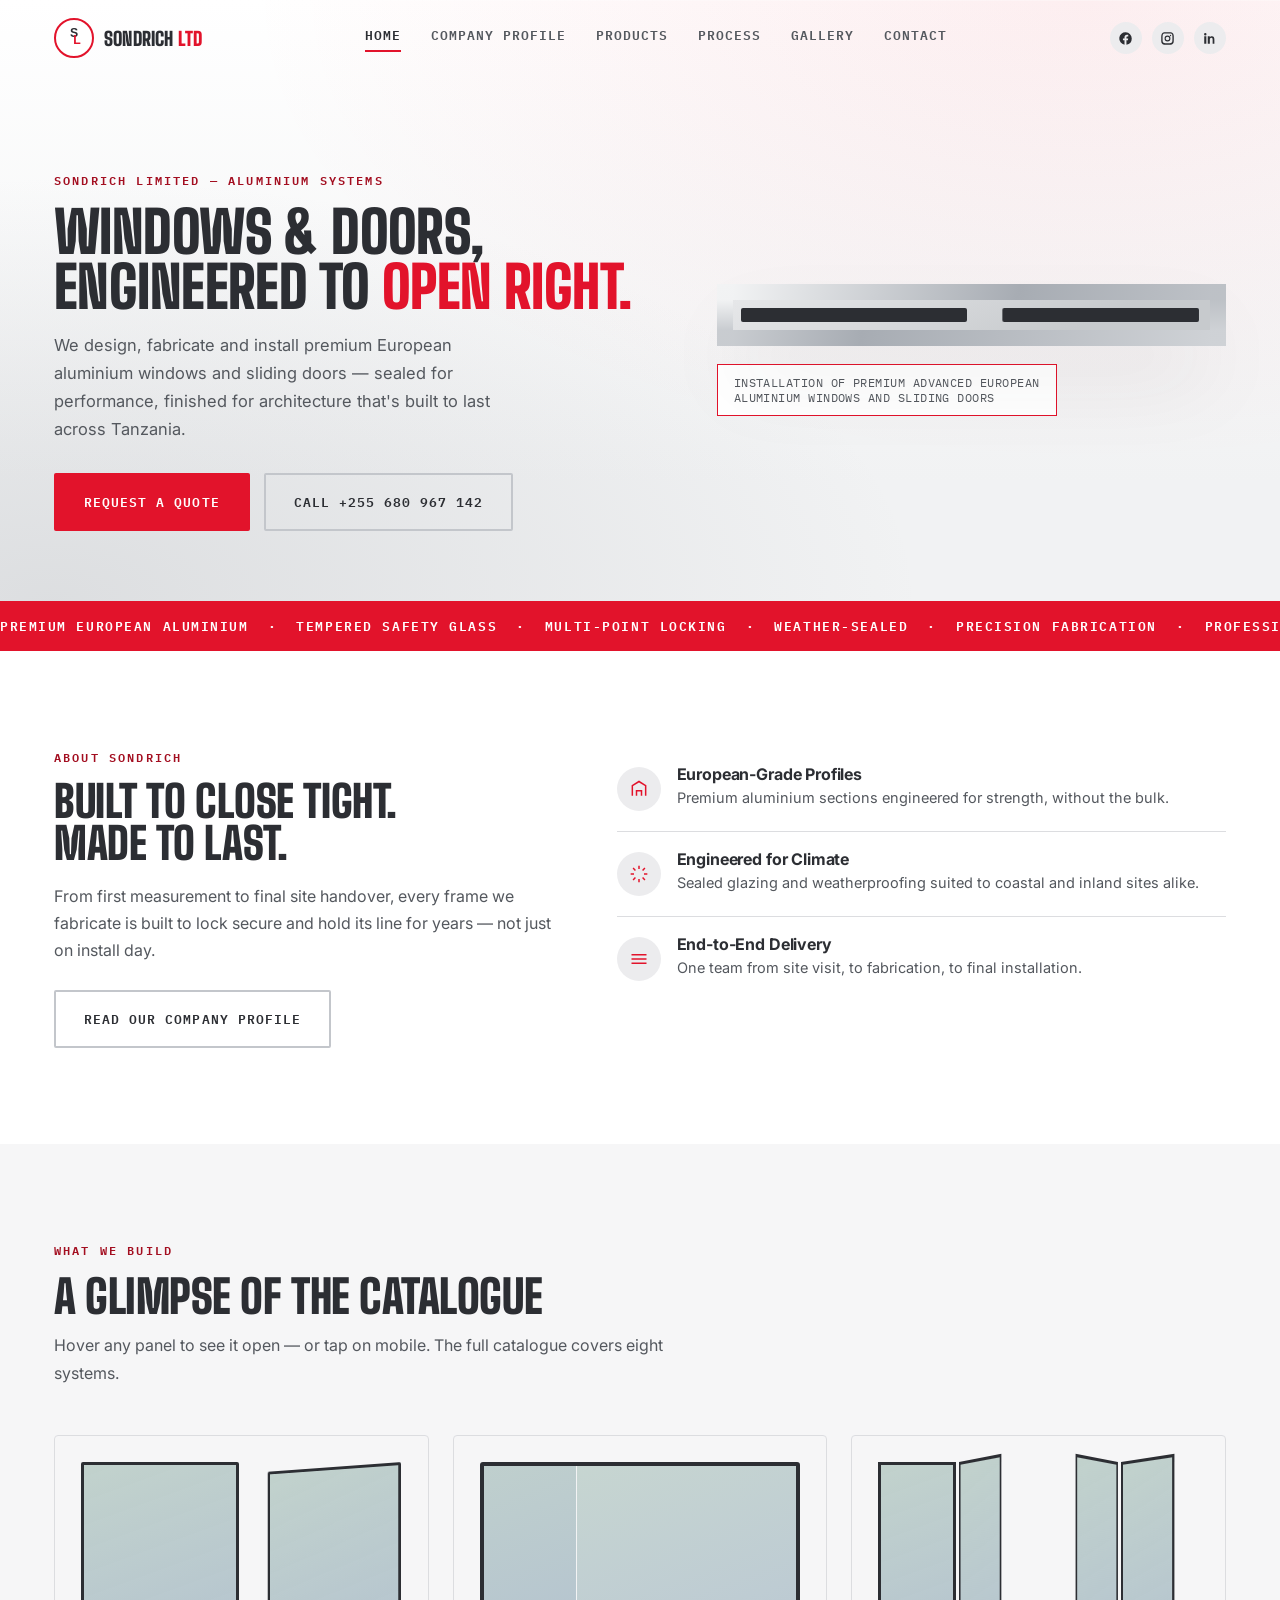
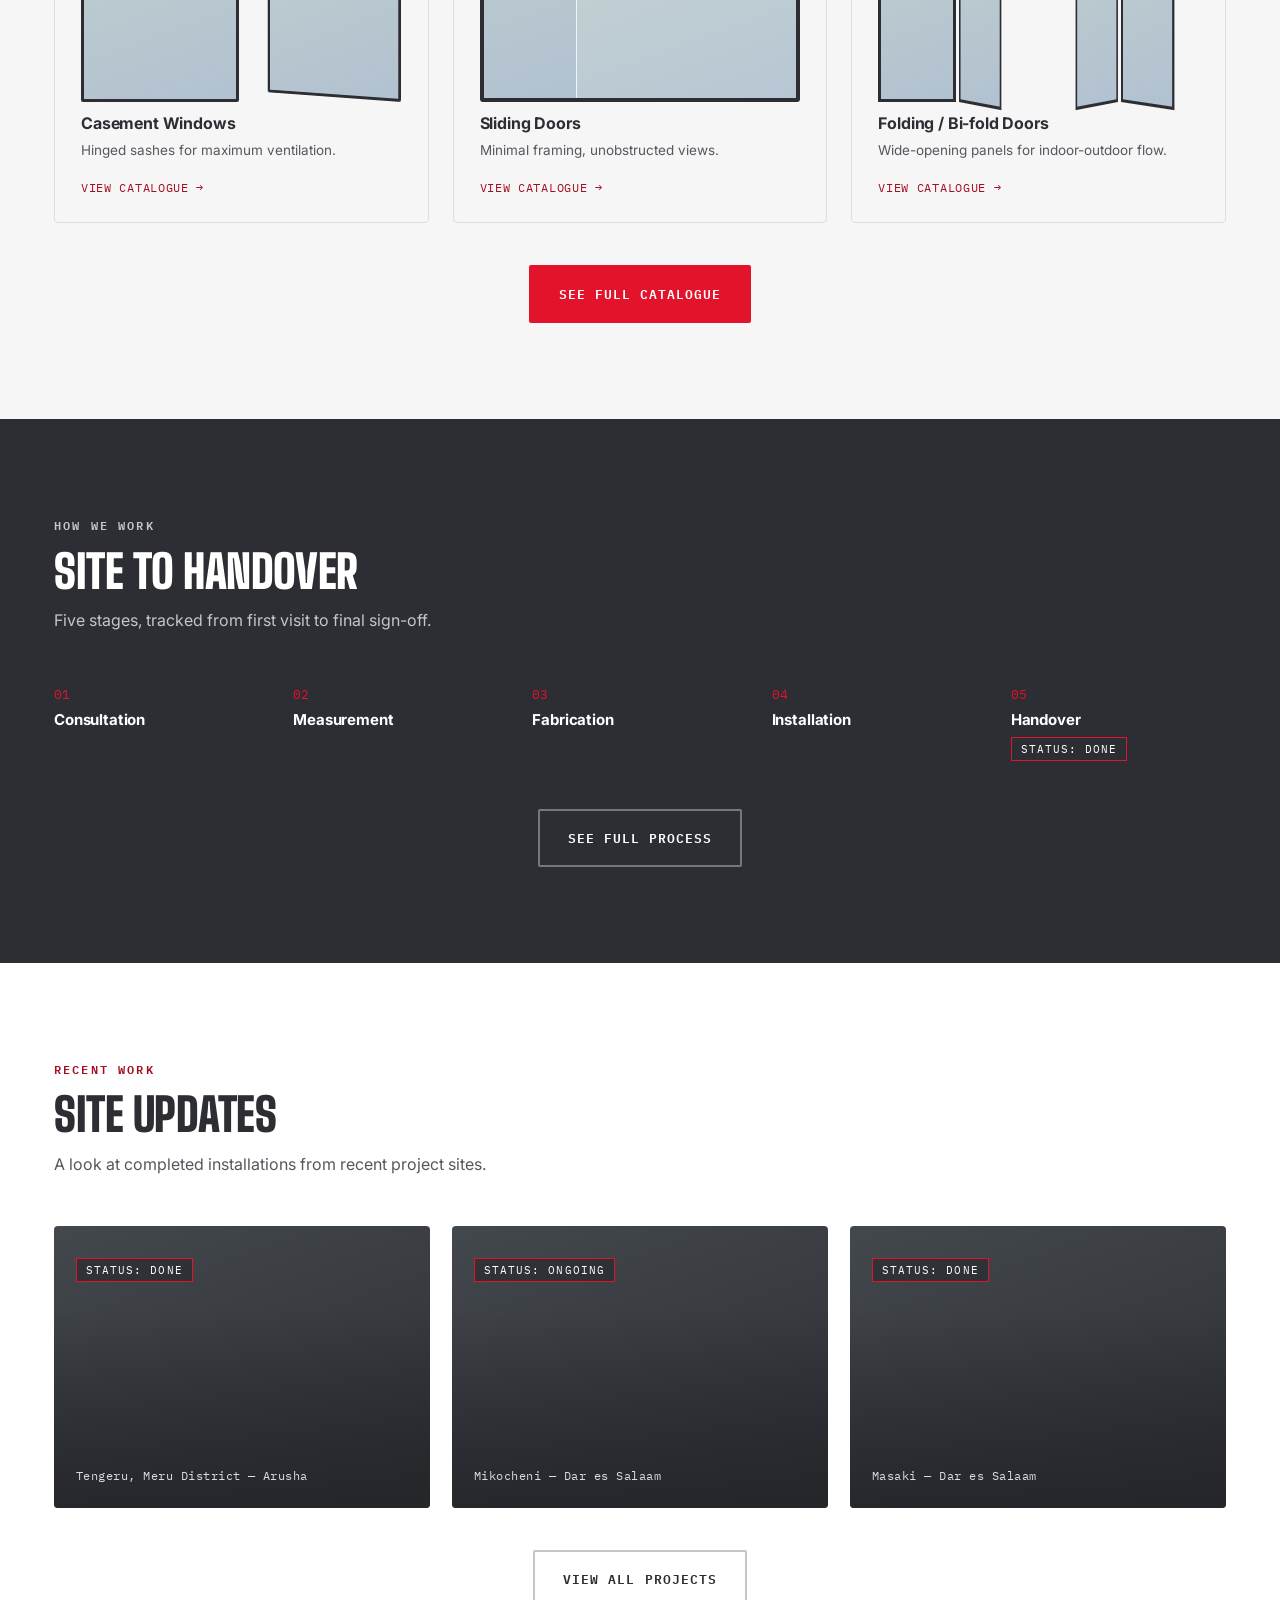
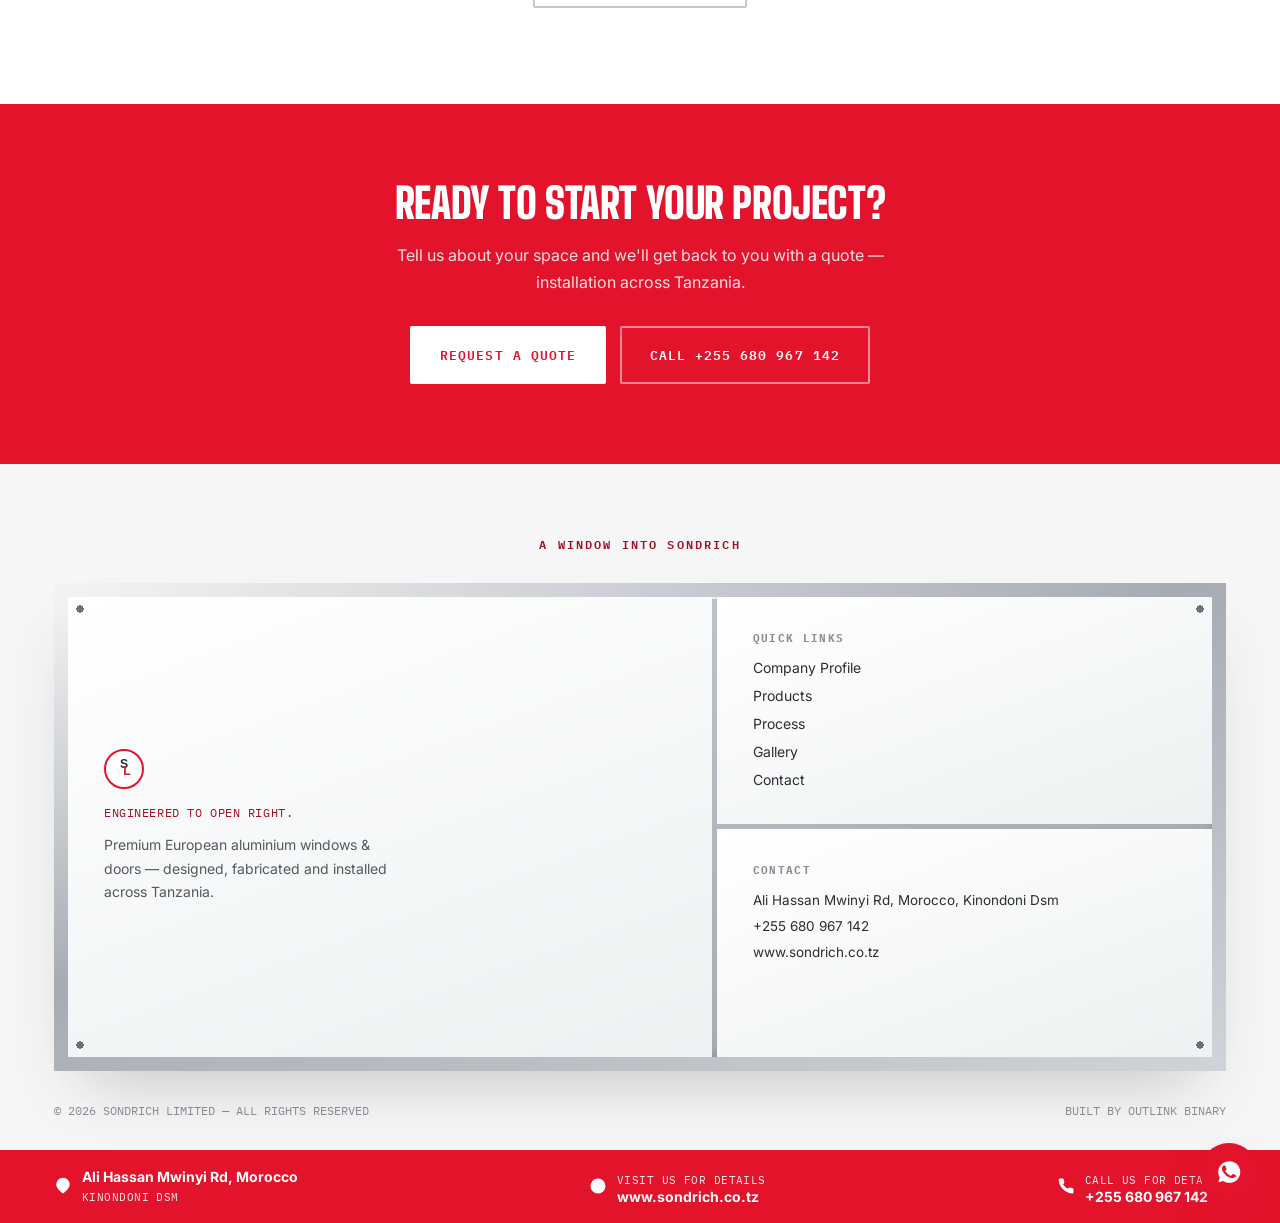
==== index.html @ 91968013 "Add files via upload" ====
<!--
  SONDRICH LIMITED — Home
  ====================== TO DO BEFORE GOING LIVE ======================
  1. Swap the "SL" logo badge (search: LOGO PLACEHOLDER) for the real logo file.
  2. [done] Real project photography added to Gallery cards (img/project-*.jpeg).
  3. Confirm phone/address/socials are correct (search: CONTACT DETAILS).
  =======================================================================
-->
<!DOCTYPE html>
<html lang="en">
<head>
<meta charset="UTF-8">
<meta name="viewport" content="width=device-width, initial-scale=1.0">
<title>Sondrich Limited — Premium European Aluminium Windows & Doors</title>
<meta name="description" content="Sondrich Limited designs, fabricates and installs premium European aluminium windows and sliding doors across Tanzania.">
<link rel="preconnect" href="https://fonts.googleapis.com">
<link rel="preconnect" href="https://fonts.gstatic.com" crossorigin>
<link href="https://fonts.googleapis.com/css2?family=Big+Shoulders+Display:wght@600;800;900&family=Inter:wght@400;500;600;700&family=IBM+Plex+Mono:wght@500;600&display=swap" rel="stylesheet">
<link rel="stylesheet" href="styles.css">
</head>
<body>

<header class="site-header" id="siteHeader">
  <div class="container">
    <a href="index.html" class="logo">
      <span class="logo-badge">
        <!-- LOGO PLACEHOLDER -->
        <svg viewBox="0 0 100 100"><text x="50" y="46" text-anchor="middle" font-family="Arial,sans-serif" font-weight="900" font-size="34" fill="#2c2e33">S</text><text x="58" y="68" text-anchor="middle" font-family="Arial,sans-serif" font-weight="900" font-size="34" fill="#e2132b">L</text></svg>
      </span>
      <span class="logo-word">SONDRICH <span>LTD</span></span>
    </a>
    <nav class="nav-links">
      <a href="index.html">Home</a>
      <a href="about.html">Company Profile</a>
      <a href="products.html">Products</a>
      <a href="process.html">Process</a>
      <a href="gallery.html">Gallery</a>
      <a href="contact.html">Contact</a>
    </nav>
    <div class="header-right">
      <div class="social-row">
        <a href="https://facebook.com" aria-label="Facebook" target="_blank" rel="noopener"><svg viewBox="0 0 24 24"><path d="M22 12a10 10 0 1 0-11.6 9.9v-7H7.9V12h2.5V9.8c0-2.5 1.5-3.9 3.8-3.9 1.1 0 2.2.2 2.2.2v2.5h-1.3c-1.2 0-1.6.8-1.6 1.6V12h2.8l-.4 2.9h-2.4v7A10 10 0 0 0 22 12Z"/></svg></a>
        <a href="https://instagram.com" aria-label="Instagram" target="_blank" rel="noopener"><svg viewBox="0 0 24 24"><path d="M12 2c2.7 0 3 0 4.1.06 1.1.05 1.8.22 2.5.47.7.27 1.2.6 1.8 1.16.6.6.9 1.1 1.16 1.8.25.7.42 1.4.47 2.5.06 1.1.06 1.4.06 4.1s0 3-.06 4.1c-.05 1.1-.22 1.8-.47 2.5-.27.7-.6 1.2-1.16 1.8-.6.6-1.1.9-1.8 1.16-.7.25-1.4.42-2.5.47-1.1.06-1.4.06-4.1.06s-3 0-4.1-.06c-1.1-.05-1.8-.22-2.5-.47a5 5 0 0 1-1.8-1.16 5 5 0 0 1-1.16-1.8c-.25-.7-.42-1.4-.47-2.5C2 15 2 14.7 2 12s0-3 .06-4.1c.05-1.1.22-1.8.47-2.5.27-.7.6-1.2 1.16-1.8.6-.6 1.1-.9 1.8-1.16.7-.25 1.4-.42 2.5-.47C9 2 9.3 2 12 2Zm0 1.8c-2.6 0-2.9 0-4 .06-.9.04-1.4.18-1.7.3-.45.17-.77.38-1.1.71-.33.33-.54.65-.71 1.1-.12.3-.26.8-.3 1.7-.06 1.1-.06 1.4-.06 4s0 2.9.06 4c.04.9.18 1.4.3 1.7.17.45.38.77.71 1.1.33.33.65.54 1.1.71.3.12.8.26 1.7.3 1.1.06 1.4.06 4 .06s2.9 0 4-.06c.9-.04 1.4-.18 1.7-.3.45-.17.77-.38 1.1-.71.33-.33.54-.65.71-1.1.12-.3.26-.8.3-1.7.06-1.1.06-1.4.06-4s0-2.9-.06-4c-.04-.9-.18-1.4-.3-1.7a2.9 2.9 0 0 0-.71-1.1 2.9 2.9 0 0 0-1.1-.71c-.3-.12-.8-.26-1.7-.3-1.1-.06-1.4-.06-4-.06Zm0 3.5a4.7 4.7 0 1 1 0 9.4 4.7 4.7 0 0 1 0-9.4Zm0 1.8a2.9 2.9 0 1 0 0 5.8 2.9 2.9 0 0 0 0-5.8Zm5.9-2a1.1 1.1 0 1 1-2.2 0 1.1 1.1 0 0 1 2.2 0Z"/></svg></a>
        <a href="https://linkedin.com" aria-label="LinkedIn" target="_blank" rel="noopener"><svg viewBox="0 0 24 24"><path d="M6.94 8.5H3.56V20.4h3.38V8.5ZM5.25 3.1a1.96 1.96 0 1 0 0 3.92 1.96 1.96 0 0 0 0-3.92ZM20.4 20.4h-3.37v-6.24c0-1.49-.03-3.4-2.07-3.4-2.08 0-2.4 1.62-2.4 3.3v6.34H9.2V8.5h3.24v1.63h.05c.45-.86 1.56-1.77 3.22-1.77 3.45 0 4.09 2.27 4.09 5.22v6.82Z"/></svg></a>
      </div>
      <button class="burger" id="burgerBtn" aria-label="Open menu"><span></span><span></span><span></span></button>
    </div>
  </div>
</header>

<div class="mobile-menu" id="mobileMenu">
  <a href="index.html">Home</a><a href="about.html">Company Profile</a><a href="products.html">Products</a>
  <a href="process.html">Process</a><a href="gallery.html">Gallery</a><a href="contact.html">Contact</a>
</div>

<!-- ================= HERO ================= -->
<section class="page-hero" id="heroSection" style="padding-top:170px;">
  <div class="container">
    <div>
      <p class="eyebrow">Sondrich Limited — Aluminium Systems</p>
      <h1>Windows &amp; doors,<br>engineered to <em>open right.</em></h1>
      <p class="lead">We design, fabricate and install premium European aluminium windows and sliding doors — sealed for performance, finished for architecture that's built to last across Tanzania.</p>
      <div style="display:flex;flex-wrap:wrap;gap:14px;margin-top:30px;">
        <a class="btn btn-primary" href="contact.html">Request a Quote</a>
        <a class="btn btn-ghost" href="tel:+255680967142">Call +255 680 967 142</a>
      </div>
    </div>
    <div>
      <div class="window-stage" id="windowStage">
        <div class="window-frame">
          <div class="sash left"></div>
          <div class="sash right"><span class="handle"></span></div>
        </div>
      </div>
      <div class="hero-caption">Installation of premium advanced European aluminium windows and sliding doors</div>
    </div>
  </div>
</section>

<div class="marquee">
  <div class="marquee-track">
    <span>PREMIUM EUROPEAN ALUMINIUM &nbsp;·&nbsp; TEMPERED SAFETY GLASS &nbsp;·&nbsp; MULTI-POINT LOCKING &nbsp;·&nbsp; WEATHER-SEALED &nbsp;·&nbsp; PRECISION FABRICATION &nbsp;·&nbsp; PROFESSIONAL INSTALLATION &nbsp;·&nbsp;</span>
    <span aria-hidden="true">PREMIUM EUROPEAN ALUMINIUM &nbsp;·&nbsp; TEMPERED SAFETY GLASS &nbsp;·&nbsp; MULTI-POINT LOCKING &nbsp;·&nbsp; WEATHER-SEALED &nbsp;·&nbsp; PRECISION FABRICATION &nbsp;·&nbsp; PROFESSIONAL INSTALLATION &nbsp;·&nbsp;</span>
  </div>
</div>

<!-- ================= ABOUT TEASER ================= -->
<section>
  <div class="container split-grid about-split">
    <div class="reveal slide-left">
      <p class="eyebrow">About Sondrich</p>
      <h2 style="font-size:clamp(30px,4vw,44px);text-transform:uppercase;margin:14px 0 18px;">Built to close tight.<br>Made to last.</h2>
      <p class="lead" style="margin-bottom:26px;">From first measurement to final site handover, every frame we fabricate is built to lock secure and hold its line for years — not just on install day.</p>
      <a class="btn btn-ghost" href="about.html">Read Our Company Profile</a>
    </div>
    <div class="value-grid reveal-stagger">
      <div class="value-card"><span class="value-icon"><svg viewBox="0 0 24 24"><path d="M4 20V8l8-5 8 5v12M9 20v-6h6v6"/></svg></span><div><h3>European-Grade Profiles</h3><p>Premium aluminium sections engineered for strength, without the bulk.</p></div></div>
      <div class="value-card"><span class="value-icon"><svg viewBox="0 0 24 24"><path d="M12 2v4M12 18v4M4.9 4.9l2.8 2.8M16.3 16.3l2.8 2.8M2 12h4M18 12h4M4.9 19.1l2.8-2.8M16.3 7.7l2.8-2.8"/></svg></span><div><h3>Engineered for Climate</h3><p>Sealed glazing and weatherproofing suited to coastal and inland sites alike.</p></div></div>
      <div class="value-card"><span class="value-icon"><svg viewBox="0 0 24 24"><path d="M3 7h18M3 12h18M3 17h18"/></svg></span><div><h3>End-to-End Delivery</h3><p>One team from site visit, to fabrication, to final installation.</p></div></div>
    </div>
  </div>
</section>

<!-- ================= PRODUCTS TEASER ================= -->
<section style="background:var(--grey-50);">
  <div class="container">
    <div class="section-head reveal">
      <p class="eyebrow">What We Build</p>
      <h2>A Glimpse of the Catalogue</h2>
      <p>Hover any panel to see it open — or tap on mobile. The full catalogue covers eight systems.</p>
    </div>
    <div class="teaser-grid reveal-stagger">
      <div class="teaser-card">
        <div class="glass-anim c-case"><div class="gpane l"></div><div class="gpane r"></div></div>
        <h3>Casement Windows</h3><p>Hinged sashes for maximum ventilation.</p>
        <a class="more" href="products.html">View Catalogue →</a>
      </div>
      <div class="teaser-card">
        <div class="glass-anim c-door"><div class="gpane a"></div><div class="gpane b"></div></div>
        <h3>Sliding Doors</h3><p>Minimal framing, unobstructed views.</p>
        <a class="more" href="products.html">View Catalogue →</a>
      </div>
      <div class="teaser-card">
        <div class="glass-anim c-fold"><div class="gpane"></div><div class="gpane"></div><div class="gpane"></div><div class="gpane"></div></div>
        <h3>Folding / Bi-fold Doors</h3><p>Wide-opening panels for indoor-outdoor flow.</p>
        <a class="more" href="products.html">View Catalogue →</a>
      </div>
    </div>
    <div style="text-align:center;margin-top:42px;">
      <a class="btn btn-primary" href="products.html">See Full Catalogue</a>
    </div>
  </div>
</section>

<!-- ================= PROCESS TEASER ================= -->
<section class="dark-section">
  <div class="container">
    <div class="section-head on-dark reveal">
      <p class="eyebrow">How We Work</p>
      <h2>Site to Handover</h2>
      <p>Five stages, tracked from first visit to final sign-off.</p>
    </div>
    <div class="reveal-stagger five-up-grid">
      <div><span style="font-family:var(--mono);color:var(--red);font-size:13px;">01</span><h3 style="font-family:var(--body);font-weight:700;font-size:15px;color:#fff;margin-top:10px;">Consultation</h3></div>
      <div><span style="font-family:var(--mono);color:var(--red);font-size:13px;">02</span><h3 style="font-family:var(--body);font-weight:700;font-size:15px;color:#fff;margin-top:10px;">Measurement</h3></div>
      <div><span style="font-family:var(--mono);color:var(--red);font-size:13px;">03</span><h3 style="font-family:var(--body);font-weight:700;font-size:15px;color:#fff;margin-top:10px;">Fabrication</h3></div>
      <div><span style="font-family:var(--mono);color:var(--red);font-size:13px;">04</span><h3 style="font-family:var(--body);font-weight:700;font-size:15px;color:#fff;margin-top:10px;">Installation</h3></div>
      <div><span style="font-family:var(--mono);color:var(--red);font-size:13px;">05</span><h3 style="font-family:var(--body);font-weight:700;font-size:15px;color:#fff;margin-top:10px;">Handover</h3><span class="status-tag on-dark">Status: Done</span></div>
    </div>
    <div style="text-align:center;margin-top:48px;"><a class="btn btn-ghost on-dark" href="process.html">See Full Process</a></div>
  </div>
</section>

<!-- ================= GALLERY TEASER ================= -->
<section>
  <div class="container">
    <div class="section-head reveal">
      <p class="eyebrow">Recent Work</p>
      <h2>Site Updates</h2>
      <p>A look at completed installations from recent project sites.</p>
    </div>
    <div class="gallery-grid reveal-stagger">
      <div class="gallery-card"><div class="glass-fx" style="background-image:url('img/project-tengeru.jpeg');background-size:cover;background-position:center;"></div><div class="overlay"><div class="gallery-top"><span class="status-tag">Status: Done</span></div><div><p class="gallery-loc">Tengeru, Meru District — Arusha</p></div></div></div>
      <div class="gallery-card"><div class="glass-fx" style="background-image:url('img/project-mikocheni.jpeg');background-size:cover;background-position:center;"></div><div class="overlay"><div class="gallery-top"><span class="status-tag">Status: Ongoing</span></div><div><p class="gallery-loc">Mikocheni — Dar es Salaam</p></div></div></div>
      <div class="gallery-card"><div class="glass-fx" style="background-image:url('img/project-masaki.jpeg');background-size:cover;background-position:center;"></div><div class="overlay"><div class="gallery-top"><span class="status-tag">Status: Done</span></div><div><p class="gallery-loc">Masaki — Dar es Salaam</p></div></div></div>
    </div>
    <div style="text-align:center;margin-top:42px;"><a class="btn btn-ghost" href="gallery.html">View All Projects</a></div>
  </div>
</section>

<!-- ================= CTA ================= -->
<section class="cta-banner">
  <div class="container">
    <h2>Ready to Start Your Project?</h2>
    <p>Tell us about your space and we'll get back to you with a quote — installation across Tanzania.</p>
    <div style="display:flex;gap:14px;justify-content:center;flex-wrap:wrap;">
      <a class="btn btn-primary" href="contact.html">Request a Quote</a>
      <a class="btn btn-ghost" href="tel:+255680967142">Call +255 680 967 142</a>
    </div>
  </div>
</section>

<!-- ================= FOOTER ================= -->
<footer class="site-footer">
  <p class="footer-eyebrow eyebrow">A Window Into Sondrich</p>
  <div class="footer-window">
    <div class="footer-window-frame reveal">
      <div class="footer-pane a">
        <span class="logo-badge"><svg viewBox="0 0 100 100"><text x="50" y="46" text-anchor="middle" font-family="Arial,sans-serif" font-weight="900" font-size="34" fill="#2c2e33">S</text><text x="58" y="68" text-anchor="middle" font-family="Arial,sans-serif" font-weight="900" font-size="34" fill="#e2132b">L</text></svg></span>
        <p class="tagline">Engineered to open right.</p>
        <p class="about-line">Premium European aluminium windows &amp; doors — designed, fabricated and installed across Tanzania.</p>
      </div>
      <div class="footer-pane b">
        <h4>Quick Links</h4>
        <div class="footer-links"><a href="about.html">Company Profile</a><a href="products.html">Products</a><a href="process.html">Process</a><a href="gallery.html">Gallery</a><a href="contact.html">Contact</a></div>
      </div>
      <div class="footer-pane c">
        <h4>Contact</h4>
        <div class="footer-contact"><span>Ali Hassan Mwinyi Rd, Morocco, Kinondoni Dsm</span><a href="tel:+255680967142">+255 680 967 142</a><a href="https://www.sondrich.co.tz" target="_blank" rel="noopener">www.sondrich.co.tz</a></div>
      </div>
    </div>
  </div>
  <div class="footer-meta"><span>© 2026 SONDRICH LIMITED — ALL RIGHTS RESERVED</span><span>BUILT BY OUTLINK BINARY</span></div>
  <div class="footer-sill">
    <div class="container" style="display:flex;flex-wrap:wrap;gap:24px;justify-content:space-between;align-items:center;width:100%;">
      <div class="fb-item"><svg viewBox="0 0 24 24"><path d="M21 10c0 6-9 12-9 12s-9-6-9-12a9 9 0 1 1 18 0Z"/></svg><div><strong>Ali Hassan Mwinyi Rd, Morocco</strong><span>Kinondoni Dsm</span></div></div>
      <div class="fb-item"><svg viewBox="0 0 24 24"><circle cx="12" cy="12" r="10"/></svg><div><span>Visit us for details</span><strong>www.sondrich.co.tz</strong></div></div>
      <div class="fb-item"><svg viewBox="0 0 24 24"><path d="M22 16.9v3a2 2 0 0 1-2.2 2 19.8 19.8 0 0 1-8.6-3 19.5 19.5 0 0 1-6-6 19.8 19.8 0 0 1-3-8.7A2 2 0 0 1 4.1 2h3a2 2 0 0 1 2 1.7c.1.9.3 1.8.6 2.7a2 2 0 0 1-.4 2.1L8.1 9.7a16 16 0 0 0 6 6l1.2-1.2a2 2 0 0 1 2.1-.4c.9.3 1.8.5 2.7.6a2 2 0 0 1 1.9 2.2Z"/></svg><div><span>Call us for details</span><strong>+255 680 967 142</strong></div></div>
    </div>
  </div>
</footer>

<a class="float-wa" href="https://wa.me/255680967142?text=Hello%20Sondrich%2C%20I%27d%20like%20a%20quote." target="_blank" rel="noopener" aria-label="Chat on WhatsApp">
  <svg viewBox="0 0 24 24"><path d="M12 2a10 10 0 0 0-8.6 15l-1.2 4.4 4.5-1.2A10 10 0 1 0 12 2Zm5.8 14.2c-.2.7-1.4 1.3-2 1.4-.5.1-1.2.2-3.7-.8-3.1-1.2-5.1-4.4-5.3-4.6-.1-.2-1.3-1.7-1.3-3.2s.8-2.3 1.1-2.6c.3-.3.6-.4.8-.4h.6c.2 0 .5-.1.7.5.3.7.9 2.3 1 2.5.1.2.1.4 0 .6-.1.2-.2.3-.3.5-.2.2-.3.4-.5.5-.2.2-.4.4-.2.7.2.3.9 1.5 2 2.4 1.3 1.2 2.4 1.6 2.8 1.7.3.1.5.1.7-.1.2-.2.8-.9 1-1.2.2-.3.4-.3.7-.2.3.1 1.9.9 2.2 1.1.3.1.5.2.6.3.1.2.1.9-.1 1.6Z"/></svg>
</a>
<button class="to-top" id="toTop" aria-label="Scroll to top"><svg viewBox="0 0 24 24"><path d="M12 19V5M5 12l7-7 7 7"/></svg></button>

<script src="script.js" defer></script>
</body>
</html>
---- styles.css ----
/* ============================================================
   SONDRICH LIMITED — shared stylesheet
   Tokens: white / grey / red (brand), graphite for dark sections
   ============================================================ */

:root{
  --white:#ffffff;
  --grey-50:#f6f6f7;
  --grey-100:#ececee;
  --grey-200:#dcdde0;
  --grey-300:#c3c6cb;
  --grey-500:#8a8f96;
  --grey-700:#54585e;
  --graphite:#2c2e33;
  --graphite-2:#222428;
  --red:#e2132b;
  --red-deep:#a30e20;
  --display:'Big Shoulders Display', sans-serif;
  --body:'Inter', sans-serif;
  --mono:'IBM Plex Mono', monospace;
  --ease:cubic-bezier(.16,1,.3,1);
}

*,*::before,*::after{ box-sizing:border-box; }
html{ scroll-behavior:smooth; scroll-padding-top:90px; }
body{
  margin:0; font-family:var(--body); color:var(--grey-700);
  background:var(--white); -webkit-font-smoothing:antialiased;
  opacity:0; animation:pageIn .5s var(--ease) forwards;
}
@keyframes pageIn{ from{ opacity:0; transform:translateY(8px);} to{ opacity:1; transform:translateY(0);} }
img{ max-width:100%; display:block; }
a{ color:inherit; text-decoration:none; }
ul{ list-style:none; margin:0; padding:0; }
h1,h2,h3,h4{ font-family:var(--display); font-weight:900; margin:0; line-height:0.95; letter-spacing:-0.01em; color:var(--graphite); }
.eyebrow{ font-family:var(--mono); font-size:12px; font-weight:600; letter-spacing:0.18em; text-transform:uppercase; color:var(--red-deep); }
p{ line-height:1.7; color:var(--grey-700); margin:0; }
.container{ max-width:1220px; margin:0 auto; padding:0 24px; }
section{ padding:96px 0; }
@media (max-width:720px){ section{ padding:60px 0; } }
:focus-visible{ outline:3px solid var(--red); outline-offset:3px; }

.btn{
  display:inline-flex; align-items:center; gap:8px; font-family:var(--mono); font-weight:600; font-size:13px;
  letter-spacing:0.08em; text-transform:uppercase; padding:16px 28px; border-radius:2px; border:2px solid transparent;
  cursor:pointer; transition:transform .25s var(--ease), background .25s, border-color .25s, color .25s;
}
.btn:hover{ transform:translateY(-2px); }
.btn-primary{ background:var(--red); color:var(--white); }
.btn-primary:hover{ background:var(--red-deep); }
.btn-ghost{ background:transparent; color:var(--graphite); border-color:var(--grey-300); }
.btn-ghost:hover{ border-color:var(--graphite); }
.btn-ghost.on-dark{ color:var(--white); border-color:rgba(255,255,255,0.35); }
.btn-ghost.on-dark:hover{ border-color:var(--white); }
.btn-sm{ padding:11px 20px; font-size:11.5px; }

/* ---------- LOGO ---------- */
.logo{ display:flex; align-items:center; gap:10px; }
.logo-badge{ width:40px; height:40px; border-radius:50%; border:2px solid var(--red); background:var(--white); position:relative; flex:none; }
.logo-badge svg{ position:absolute; inset:0; width:100%; height:100%; }
.logo-word{ font-family:var(--display); font-weight:900; font-size:19px; letter-spacing:0.01em; color:var(--graphite); white-space:nowrap; }
.logo-word span{ color:var(--red); }

/* ---------- HEADER / NAV ---------- */
.site-header{ position:fixed; inset:0 0 auto 0; z-index:100; padding:18px 0; transition:background .3s var(--ease), padding .3s var(--ease), box-shadow .3s; }
.site-header.scrolled{ background:rgba(255,255,255,0.95); backdrop-filter:blur(8px); padding:12px 0; box-shadow:0 8px 24px rgba(44,46,51,0.08); }
.site-header .container{ display:flex; align-items:center; justify-content:space-between; gap:24px; }
.nav-links{ display:flex; gap:30px; }
.nav-links a{
  font-family:var(--mono); font-size:12.5px; font-weight:600; letter-spacing:0.08em; text-transform:uppercase;
  color:var(--grey-700); padding-bottom:4px; border-bottom:2px solid transparent; transition:border-color .25s, color .25s;
}
.nav-links a:hover, .nav-links a.active{ color:var(--graphite); border-color:var(--red); }
.header-right{ display:flex; align-items:center; gap:18px; }
.social-row{ display:flex; gap:10px; }
.social-row a{ width:32px; height:32px; border-radius:50%; background:var(--grey-100); display:flex; align-items:center; justify-content:center; transition:background .25s, transform .25s; }
.social-row a:hover{ background:var(--red); transform:translateY(-2px); }
.social-row svg{ width:15px; height:15px; fill:var(--graphite); transition:fill .25s; }
.social-row a:hover svg{ fill:var(--white); }
.burger{ display:none; width:38px; height:38px; border:none; background:transparent; cursor:pointer; }
.burger span{ display:block; width:22px; height:2px; background:var(--graphite); margin:5px auto; transition:transform .25s, opacity .25s; }
.mobile-menu{ position:fixed; inset:0; background:var(--white); z-index:99; display:flex; flex-direction:column; align-items:center; justify-content:center; gap:26px; transform:translateY(-100%); transition:transform .4s var(--ease); }
.mobile-menu.open{ transform:translateY(0); }
.mobile-menu a{ font-family:var(--display); font-weight:800; font-size:30px; color:var(--graphite); }
.mobile-menu a:hover, .mobile-menu a.active{ color:var(--red); }
@media (max-width:920px){ .nav-links{ display:none; } .header-right .social-row{ display:none; } .burger{ display:block; } }

/* ---------- FLOATING WHATSAPP BUTTON ---------- */
.float-wa{
  position:fixed; right:22px; bottom:22px; z-index:90; width:58px; height:58px; border-radius:50%;
  background:var(--red); display:flex; align-items:center; justify-content:center; box-shadow:0 14px 30px -8px rgba(226,19,43,0.55);
  transition:transform .25s var(--ease); animation:waPulse 2.6s ease-in-out infinite;
}
.float-wa:hover{ transform:scale(1.08); }
.float-wa svg{ width:26px; height:26px; fill:var(--white); }
@keyframes waPulse{ 0%,100%{ box-shadow:0 14px 30px -8px rgba(226,19,43,0.55);} 50%{ box-shadow:0 14px 36px -4px rgba(226,19,43,0.8);} }

/* ---------- PAGE HERO BANNER (inner pages) ---------- */
.page-hero{
  position:relative; padding:168px 0 70px; overflow:hidden;
  background:
    radial-gradient(ellipse at 85% 0%, rgba(226,19,43,0.07), transparent 55%),
    radial-gradient(ellipse at 4% 100%, rgba(138,143,150,0.2), transparent 50%),
    linear-gradient(180deg,#ffffff,#f1f2f3 80%);
}
.page-hero .container{ display:grid; grid-template-columns:1.1fr 0.9fr; gap:40px; align-items:center; }
.page-hero h1{ font-size:clamp(36px,5.4vw,58px); text-transform:uppercase; margin:14px 0 16px; }
.page-hero h1 em{ font-style:normal; color:var(--red); }
.page-hero p.lead{ font-size:16.5px; max-width:480px; }
.crumb{ font-family:var(--mono); font-size:11.5px; letter-spacing:0.06em; color:var(--grey-500); margin-top:18px; text-transform:uppercase; }
.crumb a:hover{ color:var(--red); }
@media (max-width:880px){ .page-hero .container{ grid-template-columns:1fr; } .page-hero{ padding-top:128px; } }

/* ---------- REVEAL UTILITIES ---------- */
.reveal{ opacity:0; transform:translateY(28px); transition:opacity .8s var(--ease), transform .8s var(--ease); }
.reveal.in{ opacity:1; transform:translateY(0); }
.reveal-stagger > *{ opacity:0; transform:translateY(24px); transition:opacity .7s var(--ease), transform .7s var(--ease); }
.reveal-stagger.in > *{ opacity:1; transform:translateY(0); }
.reveal-stagger.in > *:nth-child(1){ transition-delay:.04s; } .reveal-stagger.in > *:nth-child(2){ transition-delay:.1s; }
.reveal-stagger.in > *:nth-child(3){ transition-delay:.16s; } .reveal-stagger.in > *:nth-child(4){ transition-delay:.22s; }
.reveal-stagger.in > *:nth-child(5){ transition-delay:.28s; } .reveal-stagger.in > *:nth-child(6){ transition-delay:.34s; }
.reveal-stagger.in > *:nth-child(7){ transition-delay:.4s; } .reveal-stagger.in > *:nth-child(8){ transition-delay:.46s; }
.slide-left{ transform:translateX(-40px); } .slide-left.in{ transform:translateX(0); }
.slide-right{ transform:translateX(40px); } .slide-right.in{ transform:translateX(0); }

/* ---------- MARQUEE ---------- */
.marquee{ background:var(--red); overflow:hidden; padding:14px 0; }
.marquee-track{ display:flex; gap:48px; white-space:nowrap; animation:scrollLeft 26s linear infinite; }
.marquee-track span{ font-family:var(--mono); font-weight:600; font-size:13px; letter-spacing:0.12em; text-transform:uppercase; color:var(--white); }
@keyframes scrollLeft{ from{ transform:translateX(0);} to{ transform:translateX(-50%);} }

/* ============================================================
   BIG HOVER-TOGGLE GLASS ANIMATION SYSTEM
   Opens on :hover (desktop), toggles on .is-active (tap, JS),
   and gives a one-time "demo-open" pulse on first scroll-into-view.
   ============================================================ */
.glass-anim{ position:relative; width:100%; aspect-ratio:4/3; perspective:1000px; }
.glass-anim .gpane{ background:linear-gradient(160deg, rgba(150,180,170,0.55), rgba(110,140,170,0.5)); border:3px solid var(--graphite); position:relative; }

.glass-anim.c-slide{ overflow:hidden; border:4px solid var(--graphite); border-radius:3px; }
.glass-anim.c-slide .gpane{ position:absolute; inset:0; width:62%; border:none; transition:transform .6s var(--ease); }
.glass-anim.c-slide .gpane.b{ left:38%; opacity:.85; }
.glass-anim.c-slide:hover .gpane.a, .glass-anim.c-slide.demo-open .gpane.a, .glass-anim.c-slide.is-active .gpane.a{ transform:translateX(-46%); }

.glass-anim.c-case{ display:flex; gap:4px; }
.glass-anim.c-case .gpane{ width:50%; border-radius:2px; }
.glass-anim.c-case .gpane.r{ transform-origin:right center; transition:transform .6s var(--ease); }
.glass-anim.c-case:hover .gpane.r, .glass-anim.c-case.demo-open .gpane.r, .glass-anim.c-case.is-active .gpane.r{ transform:rotateY(-34deg); }

.glass-anim.c-tilt .gpane{ width:100%; height:100%; transform-origin:bottom center; transition:transform .6s var(--ease); border-radius:2px; }
.glass-anim.c-tilt:hover .gpane, .glass-anim.c-tilt.demo-open .gpane, .glass-anim.c-tilt.is-active .gpane{ transform:rotateX(22deg) translateY(-6px); }

.glass-anim.c-awning .gpane{ width:100%; height:100%; transform-origin:top center; transition:transform .6s var(--ease); border-radius:2px; }
.glass-anim.c-awning:hover .gpane, .glass-anim.c-awning.demo-open .gpane, .glass-anim.c-awning.is-active .gpane{ transform:rotateX(-20deg) translateY(6px); }

.glass-anim.c-door{ overflow:hidden; border:4px solid var(--graphite); border-radius:3px; }
.glass-anim.c-door .gpane{ position:absolute; inset:0; width:70%; border:none; transition:transform .65s var(--ease); }
.glass-anim.c-door .gpane.b{ left:30%; opacity:.9; }
.glass-anim.c-door:hover .gpane.a, .glass-anim.c-door.demo-open .gpane.a, .glass-anim.c-door.is-active .gpane.a{ transform:translateX(-58%); }

.glass-anim.c-fold{ display:flex; gap:3px; }
.glass-anim.c-fold .gpane{ width:25%; height:100%; transition:transform .55s var(--ease); }
.glass-anim.c-fold .gpane:nth-child(2){ transform-origin:left center; }
.glass-anim.c-fold .gpane:nth-child(3){ transform-origin:right center; }
.glass-anim.c-fold .gpane:nth-child(4){ transform-origin:left center; }
.glass-anim.c-fold:hover .gpane:nth-child(2), .glass-anim.c-fold.demo-open .gpane:nth-child(2), .glass-anim.c-fold.is-active .gpane:nth-child(2){ transform:rotateY(-55deg); }
.glass-anim.c-fold:hover .gpane:nth-child(3), .glass-anim.c-fold.demo-open .gpane:nth-child(3), .glass-anim.c-fold.is-active .gpane:nth-child(3){ transform:rotateY(55deg); }
.glass-anim.c-fold:hover .gpane:nth-child(4), .glass-anim.c-fold.demo-open .gpane:nth-child(4), .glass-anim.c-fold.is-active .gpane:nth-child(4){ transform:rotateY(-55deg); }

.glass-anim.c-french{ display:flex; gap:4px; }
.glass-anim.c-french .gpane{ width:50%; transition:transform .6s var(--ease); border-radius:2px; }
.glass-anim.c-french .gpane.l{ transform-origin:left center; }
.glass-anim.c-french .gpane.r{ transform-origin:right center; }
.glass-anim.c-french:hover .gpane.l, .glass-anim.c-french.demo-open .gpane.l, .glass-anim.c-french.is-active .gpane.l{ transform:rotateY(30deg); }
.glass-anim.c-french:hover .gpane.r, .glass-anim.c-french.demo-open .gpane.r, .glass-anim.c-french.is-active .gpane.r{ transform:rotateY(-30deg); }

.glass-anim.c-fixed{ display:grid; grid-template-columns:repeat(3,1fr); grid-template-rows:repeat(2,1fr); gap:3px; border:4px solid var(--graphite); border-radius:3px; position:relative; overflow:hidden; }
.glass-anim.c-fixed .gpane{ border:none; }
.glass-anim.c-fixed::after{ content:""; position:absolute; inset:0; pointer-events:none; background:linear-gradient(115deg, transparent 35%, rgba(255,255,255,0.65) 48%, transparent 62%); transform:translateX(-130%); }
.glass-anim.c-fixed:hover::after, .glass-anim.c-fixed.demo-open::after, .glass-anim.c-fixed.is-active::after{ animation:sheen 1.3s var(--ease) 1; }
@keyframes sheen{ 0%{ transform:translateX(-130%);} 100%{ transform:translateX(130%);} }

/* big framed wrapper used on Products page — adds chunky aluminium-profile border + corner rivets */
.frame-wrap{ position:relative; padding:18px; }
.frame-wrap::before{
  content:""; position:absolute; inset:0; border-radius:8px; pointer-events:none;
  background:linear-gradient(155deg,#eef0f1,#c7cacd 60%);
  box-shadow:
    inset 0 2px 0 rgba(255,255,255,0.8),
    inset 0 -3px 6px rgba(44,46,51,0.18),
    0 26px 50px -22px rgba(44,46,51,0.3);
}
.frame-wrap::after{
  content:""; position:absolute; inset:9px; border-radius:5px; pointer-events:none;
  background:
    radial-gradient(circle 4px at 16px 16px, #6b7077 92%, transparent 94%),
    radial-gradient(circle 4px at calc(100% - 16px) 16px, #6b7077 92%, transparent 94%),
    radial-gradient(circle 4px at 16px calc(100% - 16px), #6b7077 92%, transparent 94%),
    radial-gradient(circle 4px at calc(100% - 16px) calc(100% - 16px), #6b7077 92%, transparent 94%);
}
.frame-wrap > .glass-anim{ position:relative; z-index:1; }
.frame-shadow{ height:22px; max-width:80%; margin:14px auto 0; border-radius:50%; background:radial-gradient(ellipse, rgba(44,46,51,0.18), transparent 70%); }

/* ---------- 3D STAGE (home hero) ---------- */
.window-stage{ perspective:1400px; transition:transform .35s var(--ease); transform-style:preserve-3d; }
.window-stage.idle-float{ animation:idleFloat 7s ease-in-out infinite; }
@keyframes idleFloat{ 0%,100%{ transform:translateY(0) rotateZ(0deg);} 50%{ transform:translateY(-7px) rotateZ(.5deg);} }
.window-frame{
  position:relative; border-radius:6px; background:linear-gradient(155deg,#e6e7e9,#c7cacd 75%);
  border:16px solid; border-image:linear-gradient(160deg,#f2f3f4,#a7acb3 45%,#cfd2d6) 1;
  box-shadow:0 40px 80px -26px rgba(44,46,51,0.34); display:grid; grid-template-columns:1fr 1fr; gap:8px; padding:8px; overflow:hidden;
}
.window-frame::after{
  content:""; position:absolute; inset:0; pointer-events:none; z-index:3;
  background:linear-gradient(115deg, transparent 32%, rgba(255,255,255,0.55) 46%, transparent 60%);
  transform:translateX(-130%); animation:heroSheen 7s ease-in-out infinite;
}
@keyframes heroSheen{ 0%,55%,100%{ transform:translateX(-130%);} 78%{ transform:translateX(130%);} }
.window-frame .sash{ position:relative; overflow:hidden; border:7px solid var(--graphite); border-radius:2px;
  background:linear-gradient(120deg, rgba(255,255,255,0.22), transparent 35%), radial-gradient(circle at 30% 20%, rgba(140,170,150,0.55), transparent 55%),
  radial-gradient(circle at 70% 80%, rgba(80,110,150,0.5), transparent 60%), linear-gradient(180deg,#5b7065,#3c4b46); }
.window-frame .sash::before{ content:""; position:absolute; left:50%; top:0; bottom:0; width:3px; background:rgba(44,46,51,0.55); transform:translateX(-50%); }
.window-frame .sash::after{ content:""; position:absolute; top:50%; left:0; right:0; height:3px; background:rgba(44,46,51,0.55); transform:translateY(-50%); }
.window-frame .sash.right{ transform-origin:right center; transition:transform 1.5s var(--ease); will-change:transform; }
.window-stage.is-open .sash.right{ transform:rotateY(-30deg) translateZ(6px); }
.handle{ position:absolute; left:10px; top:50%; width:7px; height:46px; border-radius:3px; background:linear-gradient(90deg,#f1f2f3,#9fa5ad); transform:translateY(-50%); }
.hero-caption{ margin-top:18px; border:1.5px solid var(--red); padding:10px 16px; max-width:340px; font-family:var(--mono); font-size:11.5px; letter-spacing:0.04em; color:var(--grey-700); text-transform:uppercase; background:var(--white); }

/* ---------- VALUE / FEATURE CARDS ---------- */
.value-grid{ display:grid; gap:0; }
.value-card{ display:flex; gap:16px; padding:20px 0; border-top:1px solid var(--grey-200); }
.value-card:first-child{ border-top:none; }
.value-icon{ flex:none; width:44px; height:44px; border-radius:50%; background:var(--grey-100); display:flex; align-items:center; justify-content:center; }
.value-icon svg{ width:20px; height:20px; stroke:var(--red); fill:none; stroke-width:1.8; }
.value-card h3{ font-family:var(--body); font-weight:700; font-size:16px; text-transform:none; margin-bottom:4px; }
.value-card p{ font-size:14.5px; }

.feature-grid{ display:grid; grid-template-columns:repeat(3,1fr); gap:2px; background:var(--grey-200); }
.feature-card{ background:var(--white); padding:32px 26px; transition:background .3s; }
.feature-card:hover{ background:var(--grey-50); }
.feature-card .fi{ width:46px; height:46px; border-radius:50%; background:var(--grey-100); display:flex; align-items:center; justify-content:center; margin-bottom:18px; }
.feature-card .fi svg{ width:21px; height:21px; stroke:var(--red); fill:none; stroke-width:1.8; }
.feature-card h3{ font-family:var(--body); font-weight:700; font-size:16.5px; text-transform:none; margin-bottom:8px; }
.feature-card p{ font-size:14px; }
@media (max-width:880px){ .feature-grid{ grid-template-columns:1fr 1fr; } }
@media (max-width:560px){ .feature-grid{ grid-template-columns:1fr; } }

.section-head{ max-width:620px; margin-bottom:48px; }
.section-head h2{ font-size:clamp(30px,4vw,46px); text-transform:uppercase; margin:14px 0 14px; }
.section-head.on-dark h2{ color:var(--white); }
.section-head.on-dark p{ color:var(--grey-300); }
.section-head.center{ margin-left:auto; margin-right:auto; text-align:center; }

/* ---------- PRODUCT FEATURE ROWS (Products page) ---------- */
.ptype-row{ display:grid; grid-template-columns:1fr 1fr; gap:64px; align-items:center; padding:64px 0; border-top:1px solid var(--grey-200); }
.ptype-row:first-of-type{ border-top:none; }
.ptype-row.rev .ptype-visual{ order:2; }
.ptype-row.rev .ptype-copy{ order:1; }
.ptype-copy .index{ font-family:var(--mono); font-size:13px; color:var(--red); letter-spacing:0.08em; }
.ptype-copy h2{ font-size:clamp(26px,3.4vw,38px); text-transform:uppercase; margin:10px 0 16px; }
.ptype-copy p.desc{ font-size:15.5px; max-width:440px; margin-bottom:22px; }
.spec-list{ display:flex; flex-wrap:wrap; gap:10px 26px; }
.spec-list div{ font-family:var(--mono); font-size:11.5px; letter-spacing:0.04em; color:var(--grey-500); text-transform:uppercase; }
.spec-list strong{ display:block; color:var(--graphite); font-size:13px; font-family:var(--body); letter-spacing:0; text-transform:none; margin-top:2px; }
.ptype-visual{ max-width:440px; margin:0 auto; width:100%; }
@media (max-width:900px){ .ptype-row, .ptype-row.rev{ grid-template-columns:1fr; } .ptype-row.rev .ptype-visual, .ptype-row.rev .ptype-copy{ order:initial; } }

/* ---------- FINISHES ---------- */
.finishes-row{ display:flex; flex-wrap:wrap; gap:30px; align-items:center; margin-top:20px; }
.swatch{ display:flex; flex-direction:column; align-items:center; gap:8px; }
.swatch i{ width:38px; height:38px; border-radius:50%; display:block; border:1px solid var(--grey-300); box-shadow:inset 0 0 0 3px var(--white); }
.swatch span{ font-family:var(--mono); font-size:10.5px; letter-spacing:0.04em; text-transform:uppercase; color:var(--grey-700); }

/* ---------- PROCESS TIMELINE (full page) ---------- */
.timeline{ position:relative; max-width:880px; margin:0 auto; }
.timeline::before{ content:""; position:absolute; left:50%; top:0; bottom:0; width:1px; background:var(--grey-200); transform:translateX(-50%); }
.t-item{ position:relative; display:grid; grid-template-columns:1fr 60px 1fr; gap:0; align-items:center; padding:38px 0; }
.t-item .t-copy{ grid-column:1; text-align:right; padding-right:36px; }
.t-item.rev .t-copy{ grid-column:3; text-align:left; padding-right:0; padding-left:36px; }
.t-item .t-num{ grid-column:2; width:56px; height:56px; border-radius:50%; border:2px solid var(--red); background:var(--white); display:flex; align-items:center; justify-content:center; font-family:var(--mono); font-weight:600; color:var(--red); position:relative; z-index:1; margin:0 auto; }
.t-item h3{ font-family:var(--body); font-weight:700; font-size:18px; text-transform:none; margin-bottom:8px; }
.t-item p{ font-size:14.5px; }
.status-tag{ display:inline-block; margin-top:10px; border:1.5px solid var(--red); color:var(--red-deep); font-family:var(--mono); font-size:10.5px; letter-spacing:0.1em; padding:4px 9px; text-transform:uppercase; }
.status-tag.on-dark{ color:var(--white); }
@media (max-width:760px){
  .timeline::before{ left:26px; }
  .t-item, .t-item.rev{ grid-template-columns:60px 1fr; }
  .t-item .t-copy, .t-item.rev .t-copy{ grid-column:2; text-align:left; padding:0 0 0 22px; }
  .t-item .t-num{ grid-column:1; }
}

/* ---------- DARK SECTION ---------- */
.dark-section{ background:var(--graphite); color:var(--white); }
.dark-section p{ color:var(--grey-300); }

/* ---------- GALLERY ---------- */
.gallery-grid{ display:grid; grid-template-columns:repeat(3,1fr); gap:22px; }
.gallery-card{ position:relative; aspect-ratio:4/3; border-radius:4px; overflow:hidden; background:linear-gradient(160deg,#454a4f,#2c2e33); cursor:pointer; }
.gallery-card .glass-fx{ position:absolute; inset:0; background:radial-gradient(circle at 25% 20%, rgba(150,180,150,0.4), transparent 50%), radial-gradient(circle at 75% 75%, rgba(120,150,180,0.35), transparent 55%); transition:transform .5s var(--ease); }
.gallery-card:hover .glass-fx{ transform:scale(1.08); }
.gallery-card .overlay{ position:absolute; inset:0; padding:22px; display:flex; flex-direction:column; justify-content:space-between; background:linear-gradient(180deg, rgba(34,36,40,0.05) 30%, rgba(34,36,40,0.82) 100%); }
.gallery-top{ display:flex; justify-content:space-between; align-items:flex-start; gap:10px; }
.gallery-card .status-tag{ background:rgba(34,36,40,0.55); color:var(--white); }
.mock-ribbon{ background:var(--red); color:var(--white); font-family:var(--mono); font-size:9.5px; letter-spacing:0.08em; padding:4px 8px; text-transform:uppercase; white-space:nowrap; }
.gallery-loc{ font-family:var(--mono); font-size:12px; color:var(--grey-200); letter-spacing:0.04em; }
.gallery-caption{ border:1.5px solid var(--red); padding:10px 14px; font-family:var(--mono); font-size:11px; letter-spacing:0.03em; color:var(--white); text-transform:uppercase; background:rgba(34,36,40,0.4); }
@media (max-width:900px){ .gallery-grid{ grid-template-columns:repeat(2,1fr); } }
@media (max-width:560px){ .gallery-grid{ grid-template-columns:1fr; } }

/* ---------- CONTACT ---------- */
.contact-layout{ display:grid; grid-template-columns:0.9fr 1.1fr; gap:60px; }
.contact-rows{ display:flex; flex-direction:column; gap:20px; }
.contact-row{ display:flex; gap:16px; align-items:flex-start; }
.contact-row .ic{ flex:none; width:38px; height:38px; border-radius:50%; background:rgba(226,19,43,0.16); display:flex; align-items:center; justify-content:center; }
.contact-row .ic svg{ width:17px; height:17px; stroke:var(--red); fill:none; stroke-width:1.8; }
.contact-row a, .contact-row span.txt{ font-size:14.5px; color:var(--grey-200); }
.contact-row a:hover{ color:var(--white); }
.contact-row strong{ display:block; font-family:var(--mono); font-size:11px; letter-spacing:0.1em; color:var(--grey-500); text-transform:uppercase; margin-bottom:3px; }
.social-row.lg a{ width:40px; height:40px; background:rgba(255,255,255,0.08); }
.social-row.lg svg{ width:17px; height:17px; fill:var(--white); }
.social-row.lg a:hover{ background:var(--red); }

.map-embed{ margin-top:30px; border-radius:3px; overflow:hidden; border:1px solid rgba(255,255,255,0.12); filter:grayscale(0.3) contrast(1.05); }
.map-embed iframe{ width:100%; height:220px; border:0; display:block; }

.quote-form{ background:var(--graphite-2); border:1px solid rgba(255,255,255,0.08); padding:36px; border-radius:3px; }
.form-row{ margin-bottom:18px; }
.form-row label{ display:block; font-family:var(--mono); font-size:11px; letter-spacing:0.08em; text-transform:uppercase; color:var(--grey-500); margin-bottom:8px; }
.form-row input, .form-row select, .form-row textarea{ width:100%; background:var(--graphite); border:1px solid rgba(255,255,255,0.14); color:var(--white); padding:13px 14px; font-family:var(--body); font-size:14.5px; border-radius:2px; }
.form-row input:focus, .form-row select:focus, .form-row textarea:focus{ border-color:var(--red); outline:none; }
.form-grid2{ display:grid; grid-template-columns:1fr 1fr; gap:18px; }
@media (max-width:880px){ .contact-layout{ grid-template-columns:1fr; } }
@media (max-width:520px){ .form-grid2{ grid-template-columns:1fr; } }

/* ---------- SPLIT / FIVE-UP UTILITY GRIDS ---------- */
.split-grid{ display:grid; grid-template-columns:1fr 1fr; gap:60px; align-items:center; }
.split-grid.about-split{ grid-template-columns:0.9fr 1.1fr; gap:64px; align-items:start; }
.five-up-grid{ display:grid; grid-template-columns:repeat(5,1fr); gap:24px; }
@media (max-width:880px){ .split-grid, .split-grid.about-split{ grid-template-columns:1fr; gap:40px; } }
@media (max-width:760px){ .five-up-grid{ grid-template-columns:repeat(2,1fr); row-gap:32px; } }
@media (max-width:420px){ .five-up-grid{ grid-template-columns:1fr; } }

/* ---------- HOME TEASER GRID ---------- */
.teaser-grid{ display:grid; grid-template-columns:repeat(3,1fr); gap:24px; }
.teaser-card{ background:var(--grey-50); border:1px solid var(--grey-200); border-radius:4px; padding:26px; transition:box-shadow .3s, transform .3s; }
.teaser-card:hover{ box-shadow:0 18px 36px -16px rgba(44,46,51,0.18); transform:translateY(-3px); }
.teaser-card h3{ font-family:var(--body); font-weight:700; font-size:16px; text-transform:none; margin:14px 0 8px; }
.teaser-card p{ font-size:13.5px; margin-bottom:14px; }
.teaser-card a.more{ font-family:var(--mono); font-size:11.5px; letter-spacing:0.06em; text-transform:uppercase; color:var(--red-deep); }
.teaser-card a.more:hover{ color:var(--red); }
@media (max-width:900px){ .teaser-grid{ grid-template-columns:1fr 1fr; } }
@media (max-width:560px){ .teaser-grid{ grid-template-columns:1fr; } }

.cta-banner{ background:var(--red); color:var(--white); text-align:center; padding:80px 0; }
.cta-banner h2{ color:var(--white); font-size:clamp(28px,4vw,42px); text-transform:uppercase; margin-bottom:18px; }
.cta-banner p{ color:rgba(255,255,255,0.85); max-width:520px; margin:0 auto 30px; }
.cta-banner .btn-ghost{ color:var(--white); border-color:rgba(255,255,255,0.5); }
.cta-banner .btn-ghost:hover{ border-color:var(--white); background:rgba(255,255,255,0.12); }
.cta-banner .btn-primary{ background:var(--white); color:var(--red); }
.cta-banner .btn-primary:hover{ background:var(--grey-100); }

/* ============================================================
   FOOTER — styled as an aluminium-profile glass window
   ============================================================ */
.site-footer{ background:var(--grey-50); padding-top:70px; }
.footer-eyebrow{ text-align:center; margin-bottom:28px; }
.footer-window{ max-width:1220px; margin:0 auto; padding:0 24px; }
.footer-window-frame{
  display:grid; grid-template-columns:1.3fr 1fr; grid-template-rows:1fr 1fr; gap:5px;
  background:linear-gradient(155deg,#cfd2d6,#9aa0a8);
  border-radius:6px; overflow:hidden;
  box-shadow:
    inset 0 2px 0 rgba(255,255,255,0.7),
    inset 0 -4px 8px rgba(44,46,51,0.2),
    0 34px 64px -30px rgba(44,46,51,0.28);
  border:14px solid; border-image:linear-gradient(160deg,#f2f3f4,#a7acb3 45%,#cfd2d6) 1;
  position:relative;
}
.footer-window-frame::before{
  content:""; position:absolute; inset:0; pointer-events:none; z-index:2;
  background:
    radial-gradient(circle 4px at 12px 12px, #6b7077 92%, transparent 94%),
    radial-gradient(circle 4px at calc(100% - 12px) 12px, #6b7077 92%, transparent 94%),
    radial-gradient(circle 4px at 12px calc(100% - 12px), #6b7077 92%, transparent 94%),
    radial-gradient(circle 4px at calc(100% - 12px) calc(100% - 12px), #6b7077 92%, transparent 94%);
}
.footer-pane{ background:linear-gradient(160deg,#ffffff,#eef0f1); padding:36px; position:relative; overflow:hidden; }
.footer-pane::after{ content:""; position:absolute; inset:0; pointer-events:none; background:linear-gradient(115deg, transparent 35%, rgba(255,255,255,0.75) 48%, transparent 62%); transform:translateX(-130%); animation:sheen 9s ease-in-out infinite; }
.footer-pane.a{ grid-row:1 / 3; display:flex; flex-direction:column; justify-content:center; }
.footer-pane.a::after{ animation-delay:0s; }
.footer-pane.b::after{ animation-delay:1.4s; }
.footer-pane.c::after{ animation-delay:2.8s; }
.footer-pane p.tagline{ font-family:var(--mono); font-size:11.5px; letter-spacing:0.05em; text-transform:uppercase; color:var(--red-deep); margin-top:14px; }
.footer-pane .about-line{ font-size:14px; color:var(--grey-700); margin-top:10px; max-width:300px; }
.footer-pane h4{ font-family:var(--mono); font-size:11px; letter-spacing:0.12em; text-transform:uppercase; color:var(--grey-500); margin:0 0 16px; }
.footer-links{ display:flex; flex-direction:column; gap:11px; }
.footer-links a{ font-size:14px; color:var(--graphite); transition:color .2s, padding-left .2s; }
.footer-links a:hover{ color:var(--red); padding-left:4px; }
.footer-contact{ display:flex; flex-direction:column; gap:10px; }
.footer-contact a, .footer-contact span{ font-size:13.5px; color:var(--graphite); }
.footer-contact a:hover{ color:var(--red); }
.footer-meta{ max-width:1220px; margin:18px auto 0; padding:14px 24px; display:flex; justify-content:space-between; flex-wrap:wrap; gap:10px; font-family:var(--mono); font-size:11.5px; color:var(--grey-500); }
.footer-sill{ background:var(--red); color:var(--white); padding:18px 0; margin-top:18px; display:flex; flex-wrap:wrap; gap:24px; justify-content:space-between; align-items:center; }
.footer-sill .fb-item{ display:flex; align-items:center; gap:10px; }
.footer-sill svg{ width:18px; height:18px; fill:var(--white); flex:none; }
.footer-sill strong{ display:block; font-size:14px; }
.footer-sill span{ font-family:var(--mono); font-size:11px; letter-spacing:0.04em; opacity:0.9; text-transform:uppercase; }
@media (max-width:840px){
  .footer-window-frame{ grid-template-columns:1fr; grid-template-rows:auto; }
  .footer-pane.a{ grid-row:auto; }
  .footer-meta{ flex-direction:column; text-align:center; }
}
@media (max-width:720px){ .footer-sill{ flex-direction:column; align-items:flex-start; padding-left:24px; } }

/* ---------- SCROLL TO TOP ---------- */
.to-top{
  position:fixed; right:22px; bottom:90px; z-index:90; width:42px; height:42px; border-radius:50%;
  background:var(--white); border:1.5px solid var(--grey-300); display:flex; align-items:center; justify-content:center;
  opacity:0; pointer-events:none; transition:opacity .3s, transform .25s; box-shadow:0 10px 22px -10px rgba(44,46,51,0.3);
}
.to-top.show{ opacity:1; pointer-events:auto; }
.to-top:hover{ transform:translateY(-3px); border-color:var(--red); }
.to-top svg{ width:16px; height:16px; stroke:var(--graphite); fill:none; stroke-width:2; }

@media (prefers-reduced-motion: reduce){
  *{ animation-duration:0.01ms !important; animation-iteration-count:1 !important; transition-duration:0.01ms !important; scroll-behavior:auto !important; }
}
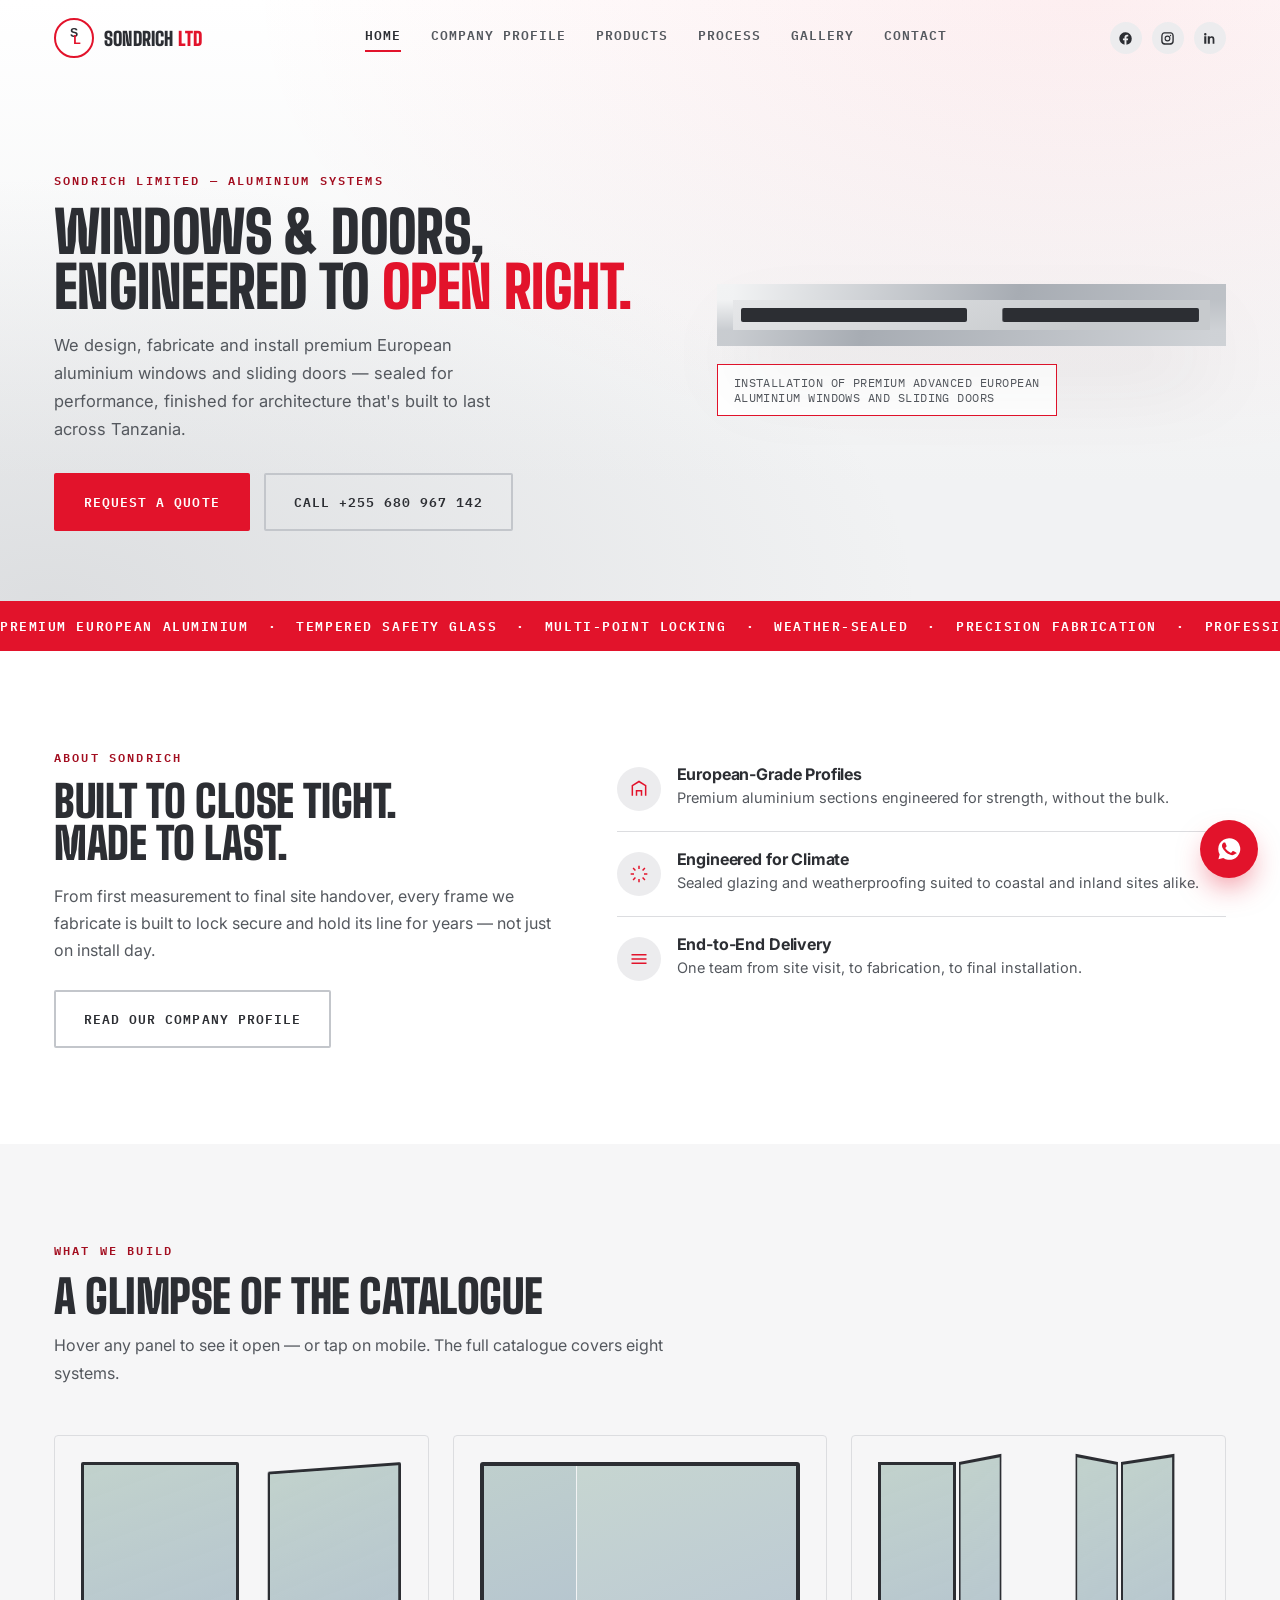
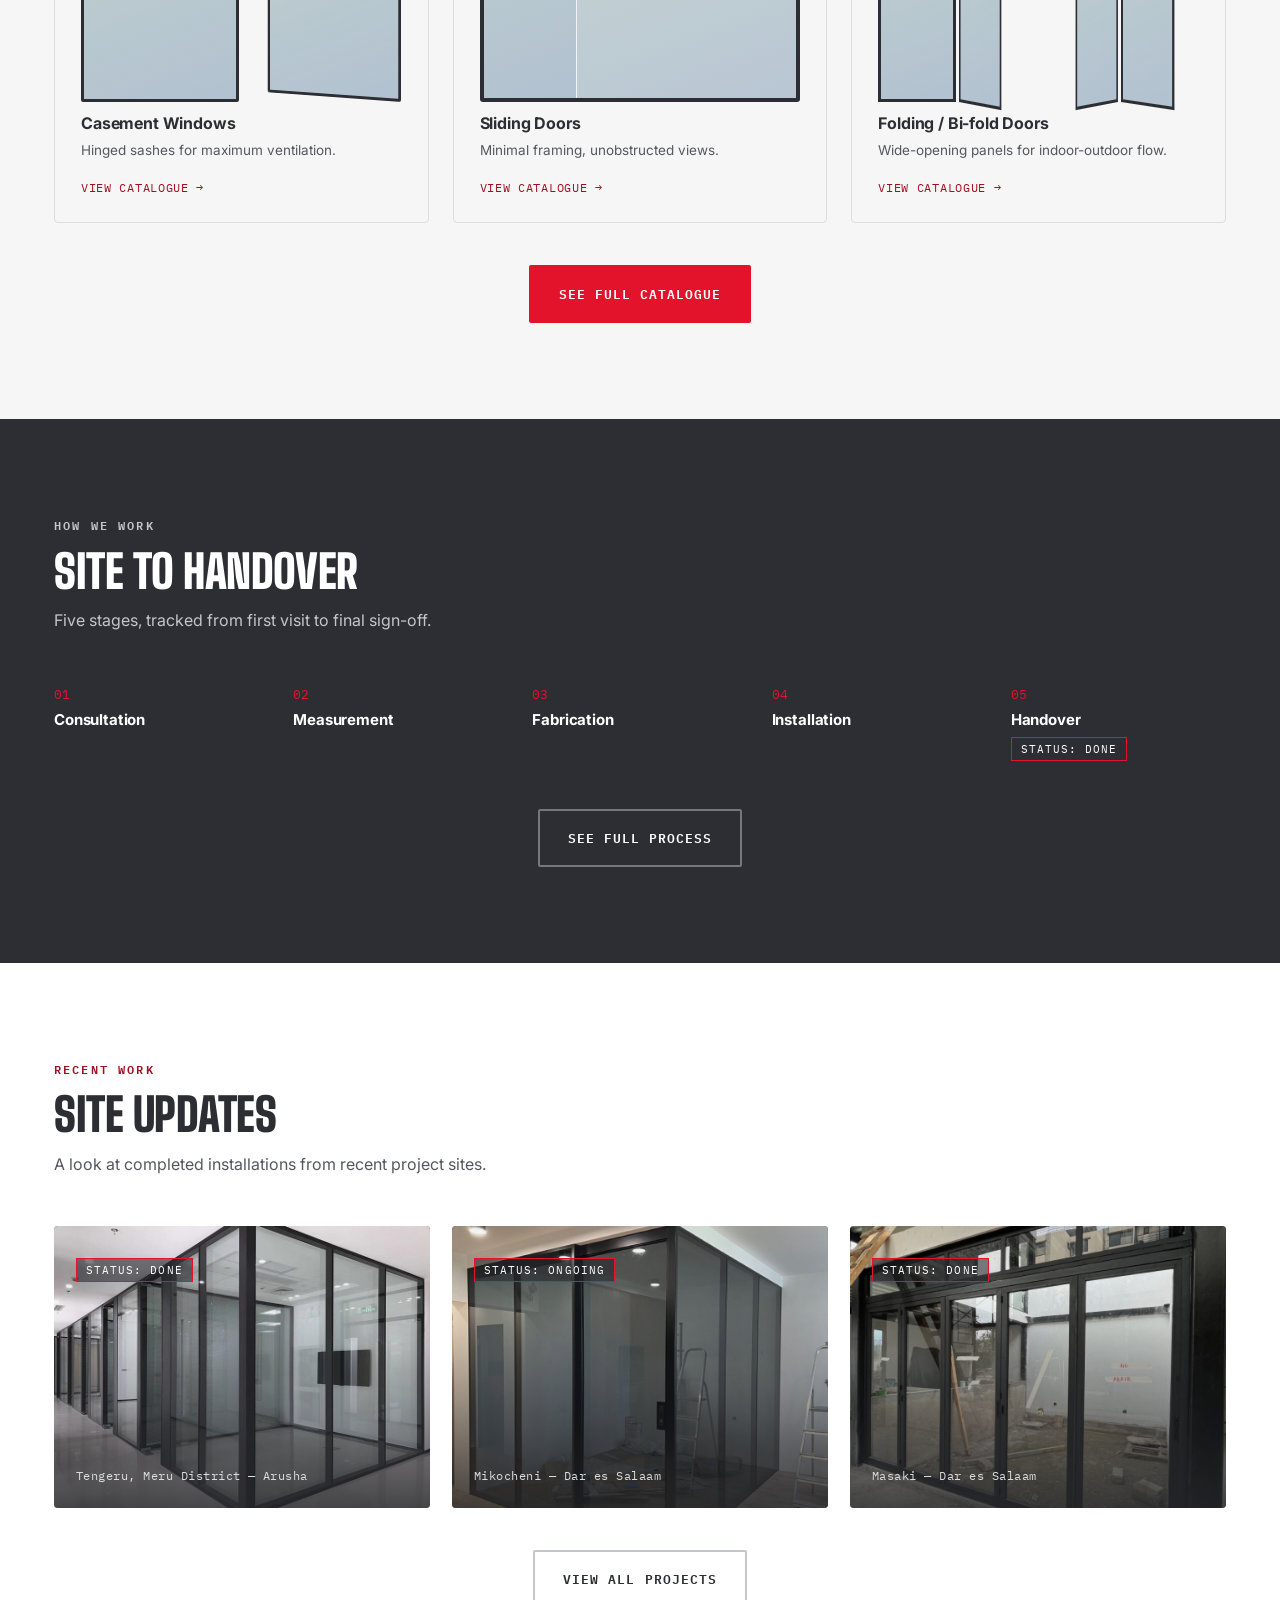
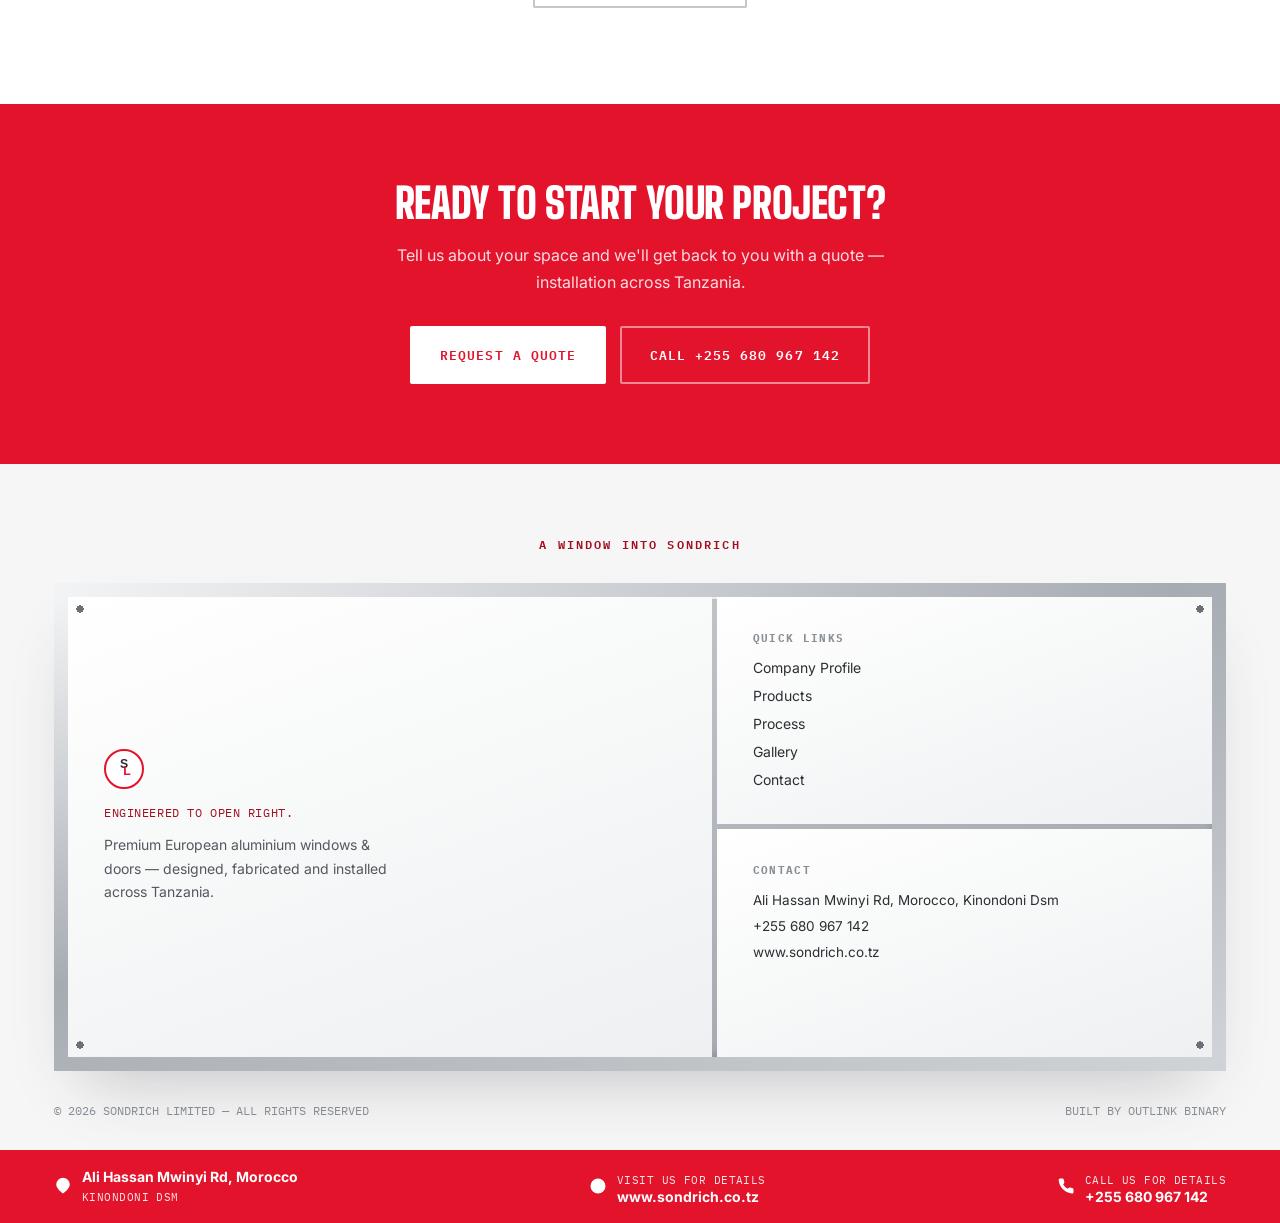
==== commit d4135b5c: "Add clickable colour swatches and Instagram link for gallery Finish swatches on the Products page ar" ====
--- a/index.html
+++ b/index.html
@@ -40,7 +40,7 @@
     <div class="header-right">
       <div class="social-row">
         <a href="https://facebook.com" aria-label="Facebook" target="_blank" rel="noopener"><svg viewBox="0 0 24 24"><path d="M22 12a10 10 0 1 0-11.6 9.9v-7H7.9V12h2.5V9.8c0-2.5 1.5-3.9 3.8-3.9 1.1 0 2.2.2 2.2.2v2.5h-1.3c-1.2 0-1.6.8-1.6 1.6V12h2.8l-.4 2.9h-2.4v7A10 10 0 0 0 22 12Z"/></svg></a>
-        <a href="https://instagram.com" aria-label="Instagram" target="_blank" rel="noopener"><svg viewBox="0 0 24 24"><path d="M12 2c2.7 0 3 0 4.1.06 1.1.05 1.8.22 2.5.47.7.27 1.2.6 1.8 1.16.6.6.9 1.1 1.16 1.8.25.7.42 1.4.47 2.5.06 1.1.06 1.4.06 4.1s0 3-.06 4.1c-.05 1.1-.22 1.8-.47 2.5-.27.7-.6 1.2-1.16 1.8-.6.6-1.1.9-1.8 1.16-.7.25-1.4.42-2.5.47-1.1.06-1.4.06-4.1.06s-3 0-4.1-.06c-1.1-.05-1.8-.22-2.5-.47a5 5 0 0 1-1.8-1.16 5 5 0 0 1-1.16-1.8c-.25-.7-.42-1.4-.47-2.5C2 15 2 14.7 2 12s0-3 .06-4.1c.05-1.1.22-1.8.47-2.5.27-.7.6-1.2 1.16-1.8.6-.6 1.1-.9 1.8-1.16.7-.25 1.4-.42 2.5-.47C9 2 9.3 2 12 2Zm0 1.8c-2.6 0-2.9 0-4 .06-.9.04-1.4.18-1.7.3-.45.17-.77.38-1.1.71-.33.33-.54.65-.71 1.1-.12.3-.26.8-.3 1.7-.06 1.1-.06 1.4-.06 4s0 2.9.06 4c.04.9.18 1.4.3 1.7.17.45.38.77.71 1.1.33.33.65.54 1.1.71.3.12.8.26 1.7.3 1.1.06 1.4.06 4 .06s2.9 0 4-.06c.9-.04 1.4-.18 1.7-.3.45-.17.77-.38 1.1-.71.33-.33.54-.65.71-1.1.12-.3.26-.8.3-1.7.06-1.1.06-1.4.06-4s0-2.9-.06-4c-.04-.9-.18-1.4-.3-1.7a2.9 2.9 0 0 0-.71-1.1 2.9 2.9 0 0 0-1.1-.71c-.3-.12-.8-.26-1.7-.3-1.1-.06-1.4-.06-4-.06Zm0 3.5a4.7 4.7 0 1 1 0 9.4 4.7 4.7 0 0 1 0-9.4Zm0 1.8a2.9 2.9 0 1 0 0 5.8 2.9 2.9 0 0 0 0-5.8Zm5.9-2a1.1 1.1 0 1 1-2.2 0 1.1 1.1 0 0 1 2.2 0Z"/></svg></a>
+        <a href="https://www.instagram.com/sondrichlimited" aria-label="Instagram" target="_blank" rel="noopener"><svg viewBox="0 0 24 24"><path d="M12 2c2.7 0 3 0 4.1.06 1.1.05 1.8.22 2.5.47.7.27 1.2.6 1.8 1.16.6.6.9 1.1 1.16 1.8.25.7.42 1.4.47 2.5.06 1.1.06 1.4.06 4.1s0 3-.06 4.1c-.05 1.1-.22 1.8-.47 2.5-.27.7-.6 1.2-1.16 1.8-.6.6-1.1.9-1.8 1.16-.7.25-1.4.42-2.5.47-1.1.06-1.4.06-4.1.06s-3 0-4.1-.06c-1.1-.05-1.8-.22-2.5-.47a5 5 0 0 1-1.8-1.16 5 5 0 0 1-1.16-1.8c-.25-.7-.42-1.4-.47-2.5C2 15 2 14.7 2 12s0-3 .06-4.1c.05-1.1.22-1.8.47-2.5.27-.7.6-1.2 1.16-1.8.6-.6 1.1-.9 1.8-1.16.7-.25 1.4-.42 2.5-.47C9 2 9.3 2 12 2Zm0 1.8c-2.6 0-2.9 0-4 .06-.9.04-1.4.18-1.7.3-.45.17-.77.38-1.1.71-.33.33-.54.65-.71 1.1-.12.3-.26.8-.3 1.7-.06 1.1-.06 1.4-.06 4s0 2.9.06 4c.04.9.18 1.4.3 1.7.17.45.38.77.71 1.1.33.33.65.54 1.1.71.3.12.8.26 1.7.3 1.1.06 1.4.06 4 .06s2.9 0 4-.06c.9-.04 1.4-.18 1.7-.3.45-.17.77-.38 1.1-.71.33-.33.54-.65.71-1.1.12-.3.26-.8.3-1.7.06-1.1.06-1.4.06-4s0-2.9-.06-4c-.04-.9-.18-1.4-.3-1.7a2.9 2.9 0 0 0-.71-1.1 2.9 2.9 0 0 0-1.1-.71c-.3-.12-.8-.26-1.7-.3-1.1-.06-1.4-.06-4-.06Zm0 3.5a4.7 4.7 0 1 1 0 9.4 4.7 4.7 0 0 1 0-9.4Zm0 1.8a2.9 2.9 0 1 0 0 5.8 2.9 2.9 0 0 0 0-5.8Zm5.9-2a1.1 1.1 0 1 1-2.2 0 1.1 1.1 0 0 1 2.2 0Z"/></svg></a>
         <a href="https://linkedin.com" aria-label="LinkedIn" target="_blank" rel="noopener"><svg viewBox="0 0 24 24"><path d="M6.94 8.5H3.56V20.4h3.38V8.5ZM5.25 3.1a1.96 1.96 0 1 0 0 3.92 1.96 1.96 0 0 0 0-3.92ZM20.4 20.4h-3.37v-6.24c0-1.49-.03-3.4-2.07-3.4-2.08 0-2.4 1.62-2.4 3.3v6.34H9.2V8.5h3.24v1.63h.05c.45-.86 1.56-1.77 3.22-1.77 3.45 0 4.09 2.27 4.09 5.22v6.82Z"/></svg></a>
       </div>
       <button class="burger" id="burgerBtn" aria-label="Open menu"><span></span><span></span><span></span></button>
--- a/styles.css
+++ b/styles.css
@@ -19,6 +19,7 @@
   --body:'Inter', sans-serif;
   --mono:'IBM Plex Mono', monospace;
   --ease:cubic-bezier(.16,1,.3,1);
+  --profile-color:var(--graphite);
 }
 
 *,*::before,*::after{ box-sizing:border-box; }
@@ -28,7 +29,7 @@
   background:var(--white); -webkit-font-smoothing:antialiased;
   opacity:0; animation:pageIn .5s var(--ease) forwards;
 }
-@keyframes pageIn{ from{ opacity:0; transform:translateY(8px);} to{ opacity:1; transform:translateY(0);} }
+@keyframes pageIn{ from{ opacity:0; transform:translateY(8px);} to{ opacity:1; transform:none;} }
 img{ max-width:100%; display:block; }
 a{ color:inherit; text-decoration:none; }
 ul{ list-style:none; margin:0; padding:0; }
@@ -135,9 +136,9 @@
    and gives a one-time "demo-open" pulse on first scroll-into-view.
    ============================================================ */
 .glass-anim{ position:relative; width:100%; aspect-ratio:4/3; perspective:1000px; }
-.glass-anim .gpane{ background:linear-gradient(160deg, rgba(150,180,170,0.55), rgba(110,140,170,0.5)); border:3px solid var(--graphite); position:relative; }
-
-.glass-anim.c-slide{ overflow:hidden; border:4px solid var(--graphite); border-radius:3px; }
+.glass-anim .gpane{ background:linear-gradient(160deg, rgba(150,180,170,0.55), rgba(110,140,170,0.5)); border:3px solid var(--profile-color); position:relative; transition:border-color .3s var(--ease); }
+
+.glass-anim.c-slide{ overflow:hidden; border:4px solid var(--profile-color); border-radius:3px; transition:border-color .3s var(--ease); }
 .glass-anim.c-slide .gpane{ position:absolute; inset:0; width:62%; border:none; transition:transform .6s var(--ease); }
 .glass-anim.c-slide .gpane.b{ left:38%; opacity:.85; }
 .glass-anim.c-slide:hover .gpane.a, .glass-anim.c-slide.demo-open .gpane.a, .glass-anim.c-slide.is-active .gpane.a{ transform:translateX(-46%); }
@@ -153,7 +154,7 @@
 .glass-anim.c-awning .gpane{ width:100%; height:100%; transform-origin:top center; transition:transform .6s var(--ease); border-radius:2px; }
 .glass-anim.c-awning:hover .gpane, .glass-anim.c-awning.demo-open .gpane, .glass-anim.c-awning.is-active .gpane{ transform:rotateX(-20deg) translateY(6px); }
 
-.glass-anim.c-door{ overflow:hidden; border:4px solid var(--graphite); border-radius:3px; }
+.glass-anim.c-door{ overflow:hidden; border:4px solid var(--profile-color); border-radius:3px; transition:border-color .3s var(--ease); }
 .glass-anim.c-door .gpane{ position:absolute; inset:0; width:70%; border:none; transition:transform .65s var(--ease); }
 .glass-anim.c-door .gpane.b{ left:30%; opacity:.9; }
 .glass-anim.c-door:hover .gpane.a, .glass-anim.c-door.demo-open .gpane.a, .glass-anim.c-door.is-active .gpane.a{ transform:translateX(-58%); }
@@ -174,7 +175,7 @@
 .glass-anim.c-french:hover .gpane.l, .glass-anim.c-french.demo-open .gpane.l, .glass-anim.c-french.is-active .gpane.l{ transform:rotateY(30deg); }
 .glass-anim.c-french:hover .gpane.r, .glass-anim.c-french.demo-open .gpane.r, .glass-anim.c-french.is-active .gpane.r{ transform:rotateY(-30deg); }
 
-.glass-anim.c-fixed{ display:grid; grid-template-columns:repeat(3,1fr); grid-template-rows:repeat(2,1fr); gap:3px; border:4px solid var(--graphite); border-radius:3px; position:relative; overflow:hidden; }
+.glass-anim.c-fixed{ display:grid; grid-template-columns:repeat(3,1fr); grid-template-rows:repeat(2,1fr); gap:3px; border:4px solid var(--profile-color); border-radius:3px; position:relative; overflow:hidden; transition:border-color .3s var(--ease); }
 .glass-anim.c-fixed .gpane{ border:none; }
 .glass-anim.c-fixed::after{ content:""; position:absolute; inset:0; pointer-events:none; background:linear-gradient(115deg, transparent 35%, rgba(255,255,255,0.65) 48%, transparent 62%); transform:translateX(-130%); }
 .glass-anim.c-fixed:hover::after, .glass-anim.c-fixed.demo-open::after, .glass-anim.c-fixed.is-active::after{ animation:sheen 1.3s var(--ease) 1; }
@@ -266,10 +267,19 @@
 @media (max-width:900px){ .ptype-row, .ptype-row.rev{ grid-template-columns:1fr; } .ptype-row.rev .ptype-visual, .ptype-row.rev .ptype-copy{ order:initial; } }
 
 /* ---------- FINISHES ---------- */
-.finishes-row{ display:flex; flex-wrap:wrap; gap:30px; align-items:center; margin-top:20px; }
-.swatch{ display:flex; flex-direction:column; align-items:center; gap:8px; }
-.swatch i{ width:38px; height:38px; border-radius:50%; display:block; border:1px solid var(--grey-300); box-shadow:inset 0 0 0 3px var(--white); }
-.swatch span{ font-family:var(--mono); font-size:10.5px; letter-spacing:0.04em; text-transform:uppercase; color:var(--grey-700); }
+.finishes-row{ display:grid; grid-template-columns:repeat(5,1fr); gap:18px; margin-top:20px; }
+.swatch{
+  display:flex; flex-direction:column; align-items:center; gap:10px; background:var(--white);
+  border:1.5px solid var(--grey-200); border-radius:6px; padding:16px 10px 14px; cursor:pointer;
+  font-family:inherit; transition:border-color .25s, transform .25s, box-shadow .25s;
+}
+.swatch:hover{ border-color:var(--grey-300); transform:translateY(-2px); }
+.swatch.active{ border-color:var(--red); box-shadow:0 10px 24px -14px rgba(226,19,43,0.35); }
+.swatch i{ width:100%; aspect-ratio:1; border-radius:4px; display:block; border:1px solid var(--grey-300); box-shadow:inset 0 0 0 3px var(--white); }
+.swatch span{ font-family:var(--mono); font-size:10.5px; letter-spacing:0.04em; text-transform:uppercase; color:var(--grey-700); text-align:center; }
+.swatch.active span{ color:var(--graphite); font-weight:600; }
+@media (max-width:640px){ .finishes-row{ grid-template-columns:repeat(3,1fr); } }
+@media (max-width:380px){ .finishes-row{ grid-template-columns:repeat(2,1fr); } }
 
 /* ---------- PROCESS TIMELINE (full page) ---------- */
 .timeline{ position:relative; max-width:880px; margin:0 auto; }
@@ -306,6 +316,11 @@
 .gallery-caption{ border:1.5px solid var(--red); padding:10px 14px; font-family:var(--mono); font-size:11px; letter-spacing:0.03em; color:var(--white); text-transform:uppercase; background:rgba(34,36,40,0.4); }
 @media (max-width:900px){ .gallery-grid{ grid-template-columns:repeat(2,1fr); } }
 @media (max-width:560px){ .gallery-grid{ grid-template-columns:1fr; } }
+.gallery-seemore{ text-align:center; max-width:480px; margin:56px auto 0; }
+.gallery-seemore h2{ font-size:clamp(26px,3.4vw,36px); text-transform:uppercase; margin:12px 0 14px; }
+.gallery-seemore p{ margin-bottom:24px; }
+.gallery-seemore .btn{ gap:10px; }
+.gallery-seemore .btn svg{ flex:none; }
 
 /* ---------- CONTACT ---------- */
 .contact-layout{ display:grid; grid-template-columns:0.9fr 1.1fr; gap:60px; }
